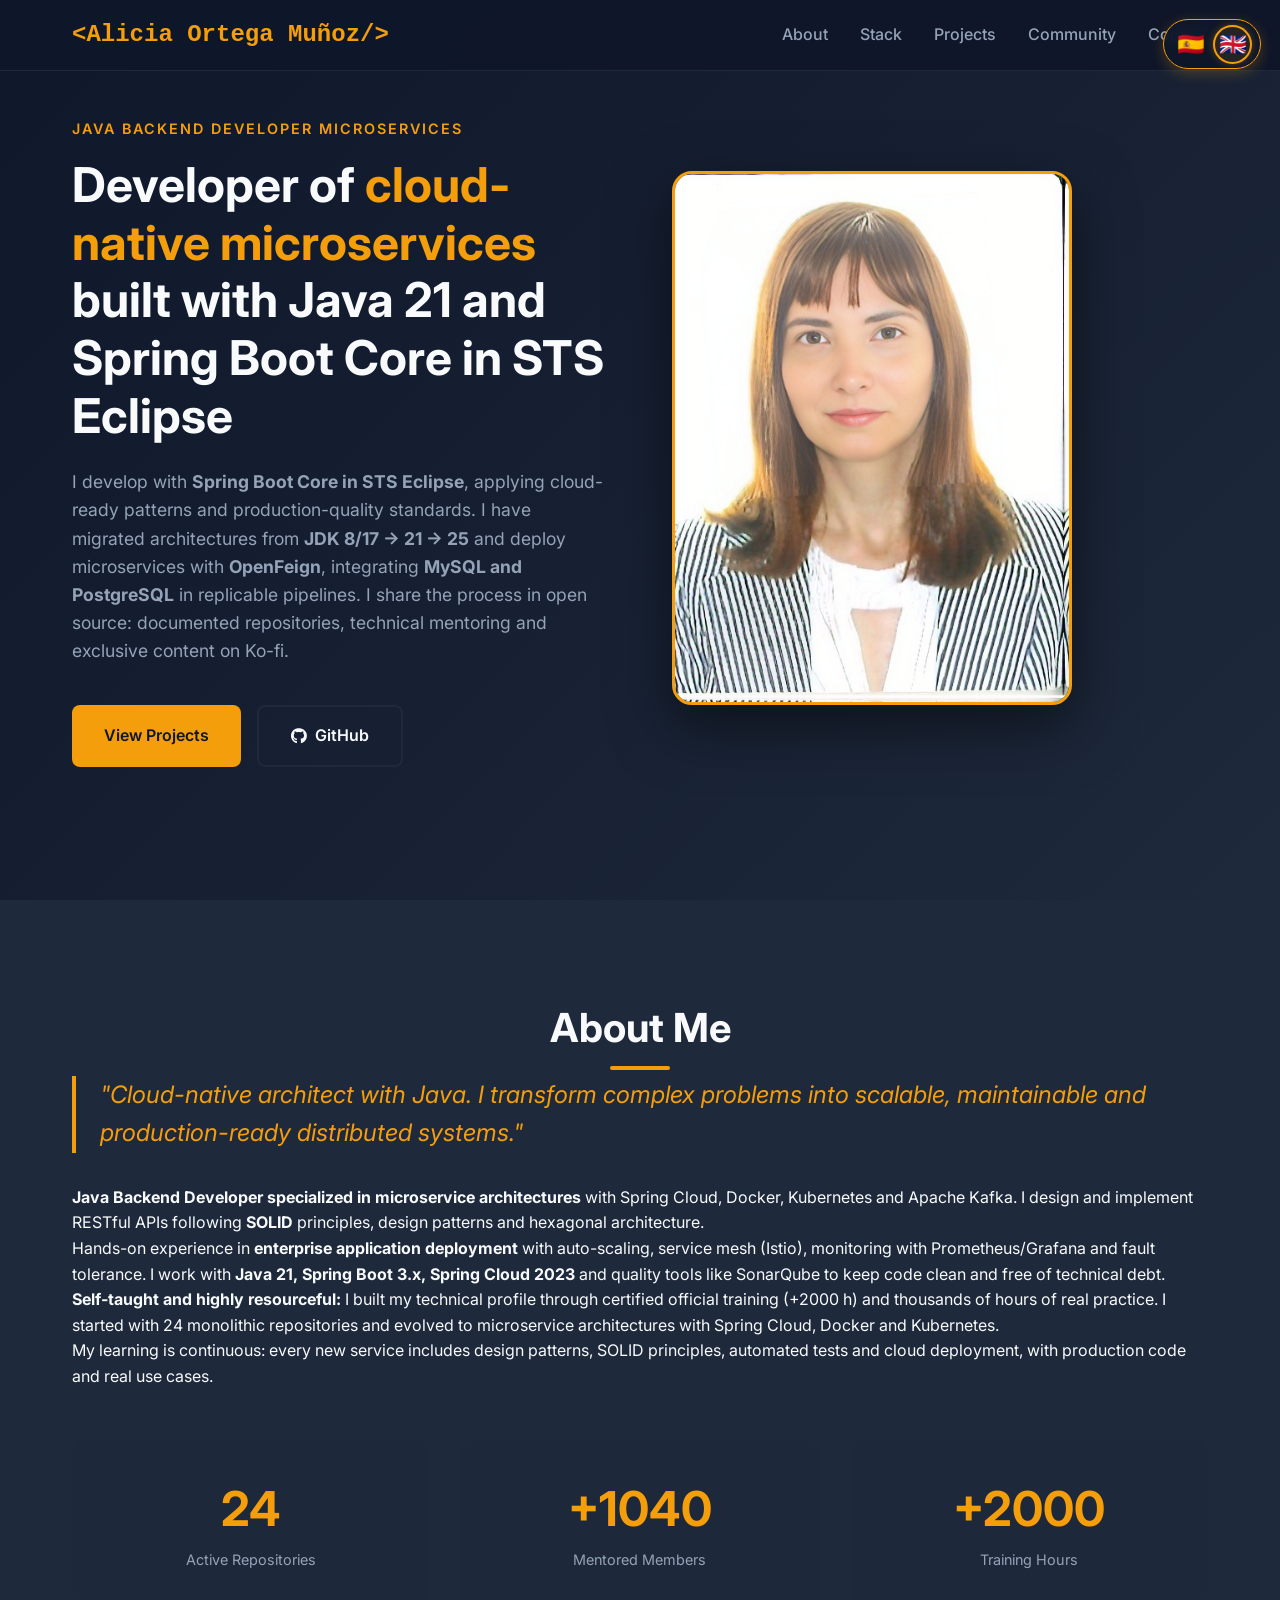
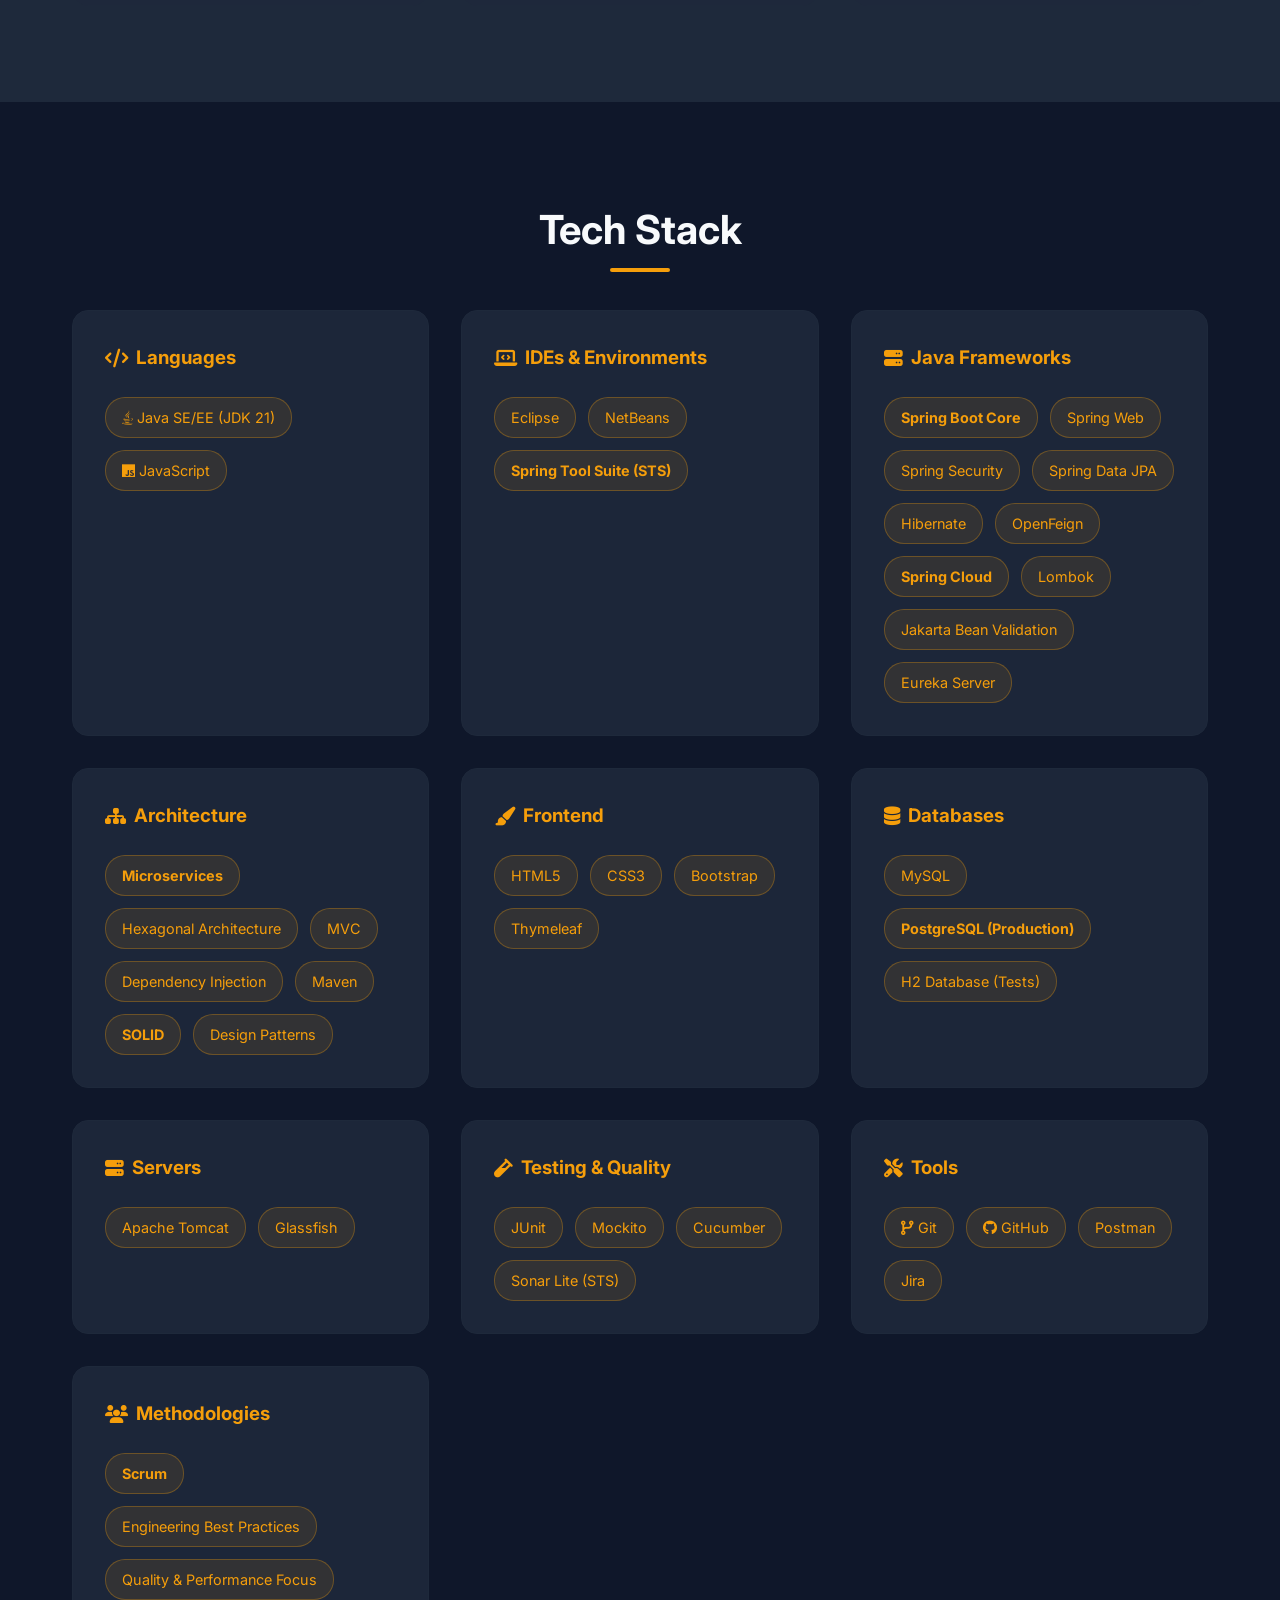
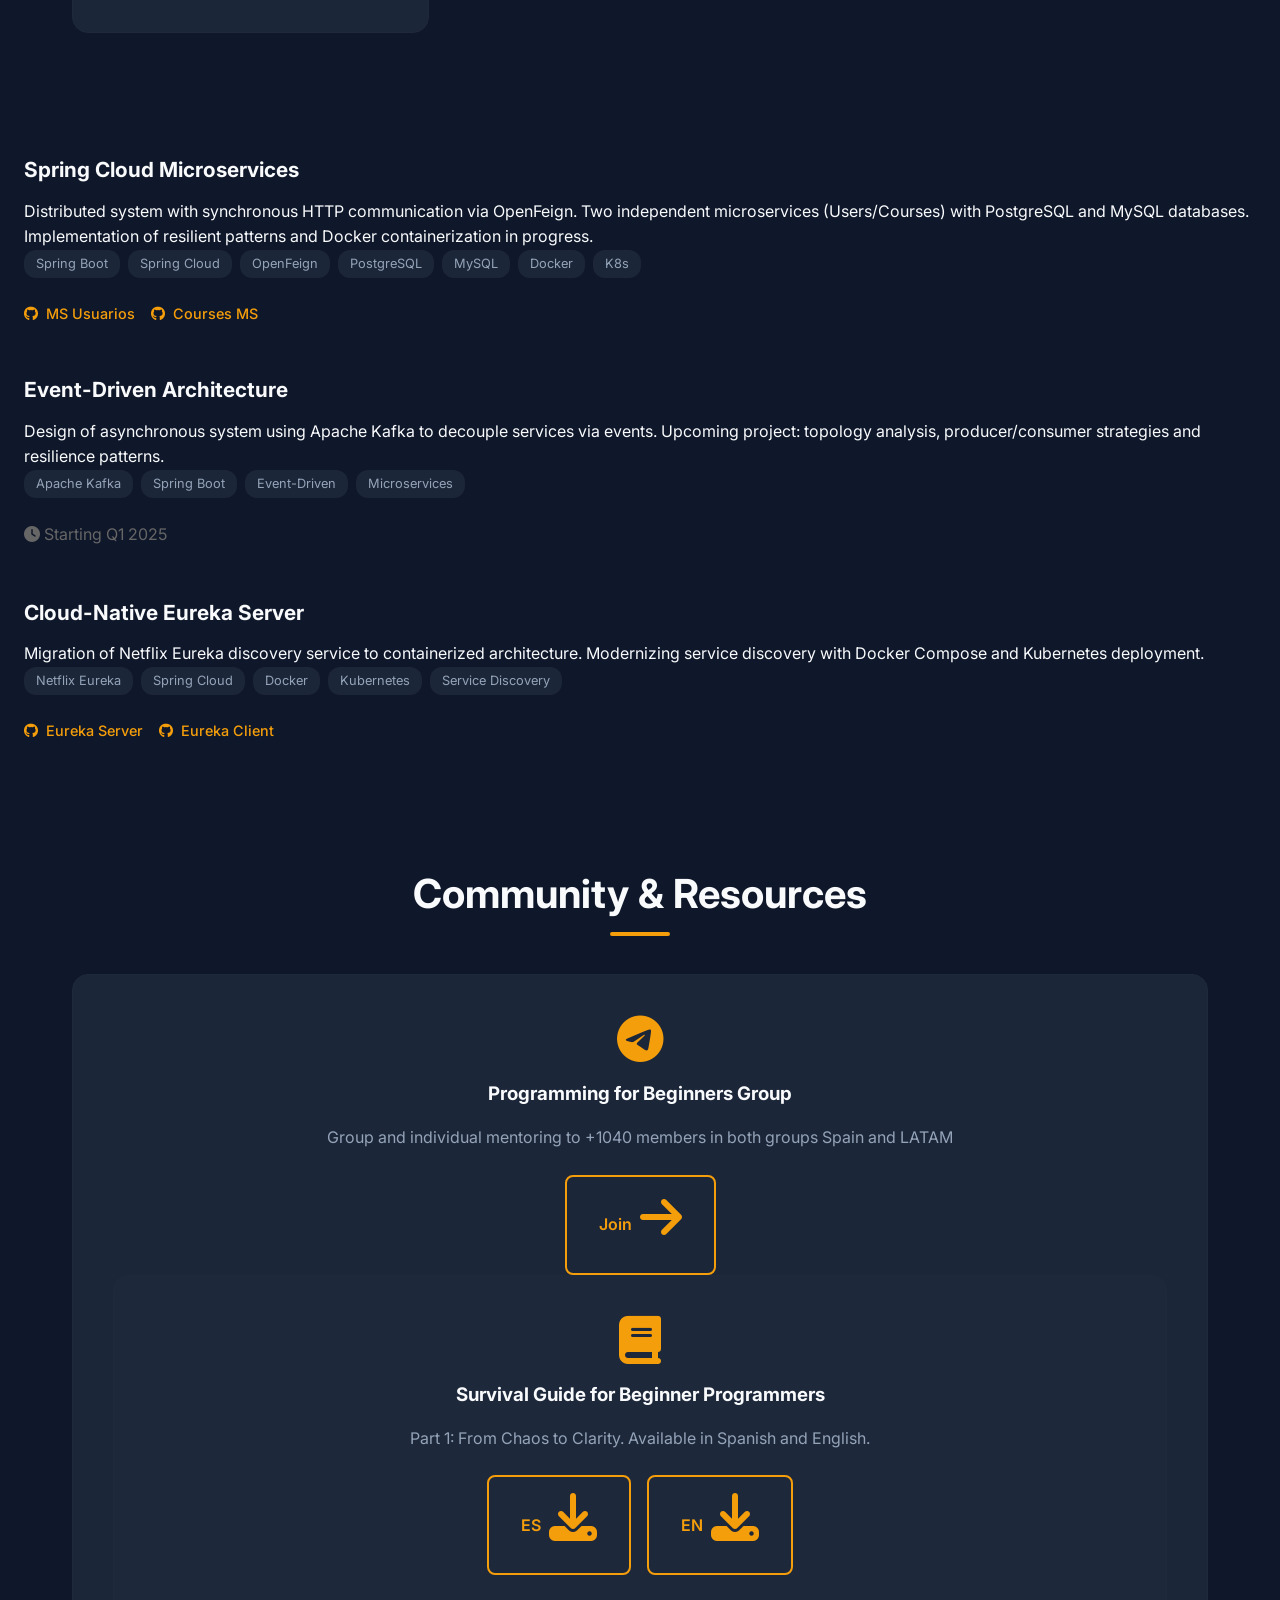
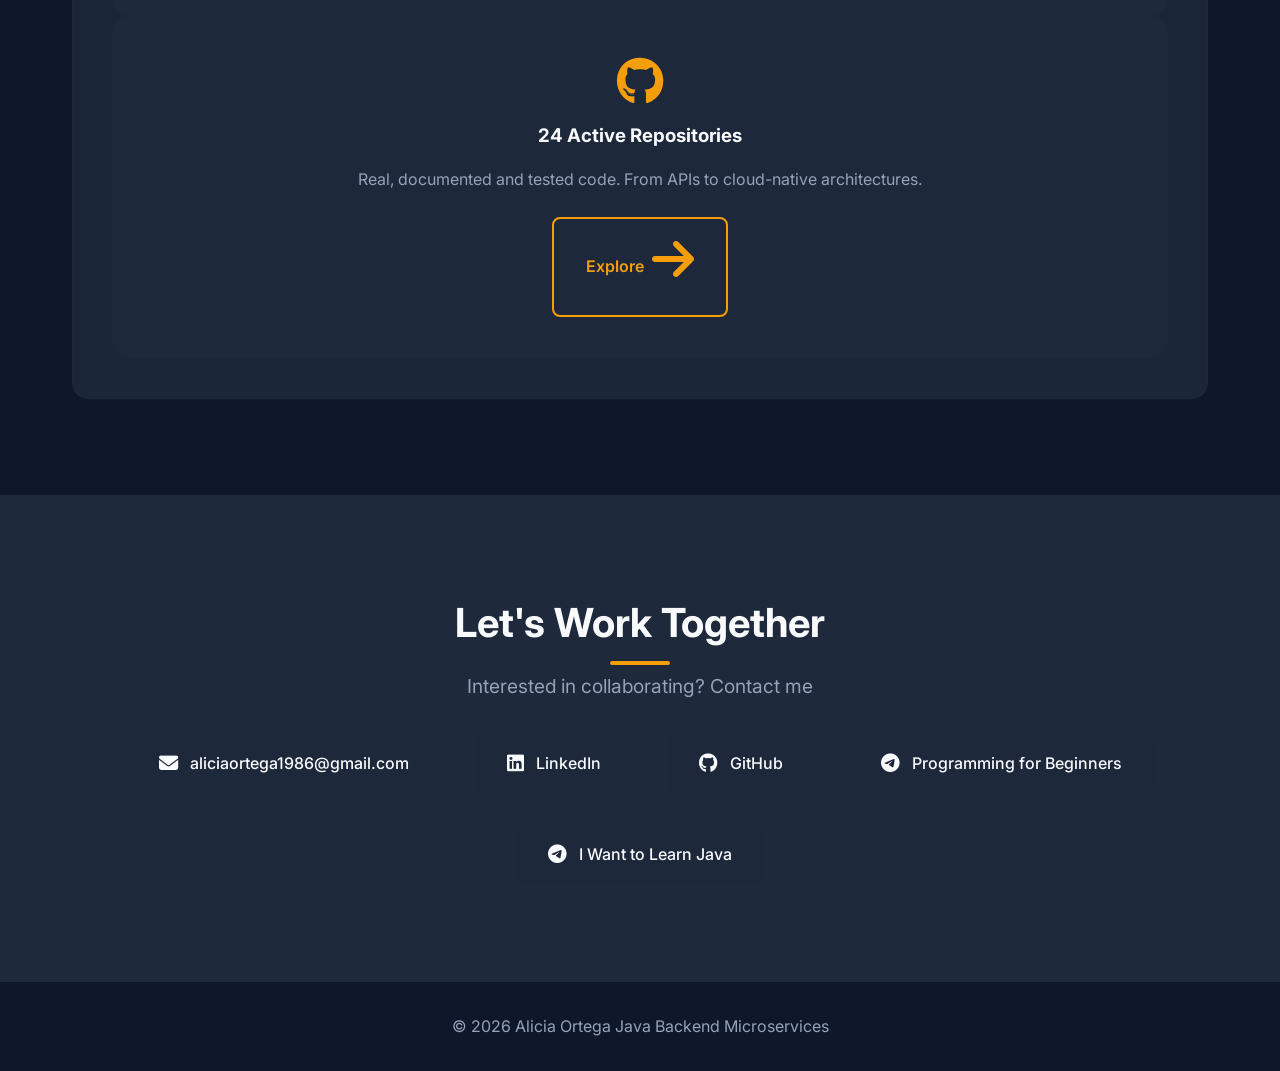
==== src/main/resources/static/index-en.html @ 9ad20de4 "feat: initial portfolio with microservices projects - Professional portfolio website (ES/EN) - Sprin" ====
<!DOCTYPE html>
<html lang="en">
<head>
    <meta charset="UTF-8">
    <meta name="viewport" content="width=device-width, initial-scale=1.0">
    <title>Alicia Ortega Muñoz Java Backend Microservices</title>
    <link rel="stylesheet" href="css/styles.css">
    <link href="https://fonts.googleapis.com/css2?family=Inter:wght@300;400;600;700&display=swap" rel="stylesheet">
    <link rel="stylesheet" href="https://cdnjs.cloudflare.com/ajax/libs/font-awesome/6.4.0/css/all.min.css">
</head>

<style>
    /* ===== SELECTOR DE IDIOMA ===== */
.lang-switcher {
    position: fixed;
    top: 1.2rem;
    right: 1.2rem;
    z-index: 3000;
    display: flex;
    gap: 0.4rem;
    background: rgba(15, 23, 42, 0.85); /* negro/azul oscuro */
    backdrop-filter: blur(8px);
    padding: 0.4rem 0.6rem;
    border-radius: 50px;
    border: 1px solid #f59e0b; /* naranja Alicia */
    box-shadow: 0 4px 14px rgba(245, 158, 11, 0.25);
    transition: all 0.3s ease;
}

.lang-switcher:hover {
    border-color: #d97706;
    box-shadow: 0 6px 20px rgba(245, 158, 11, 0.35);
}

.lang-flag {
    font-size: 1.4rem;
    line-height: 1;
    text-decoration: none;
    color: #f8fafc; /* blanco suave */
    background: transparent;
    width: 2.2rem;
    height: 2.2rem;
    display: flex;
    align-items: center;
    justify-content: center;
    border-radius: 50%;
    transition: transform 0.2s ease, box-shadow 0.2s ease;
}

.lang-flag:hover {
    transform: scale(1.12);
}

.lang-flag.active {
    box-shadow: 0 0 0 2px #f59e0b, 0 0 10px rgba(245, 158, 11, 0.5);
    background: rgba(245, 158, 11, 0.1);
}

</style>
<body>
    <!-- Selector de idioma -->
    <div class="lang-switcher">
        <a href="index.html" class="lang-flag" title="Español">🇪🇸</a>
        <a href="index-en.html" class="lang-flag active" title="English">🇬🇧</a>
    </div>

    <!-- Navegación -->
    <nav class="navbar">
        <div class="container">
            <div class="logo">&lt;Alicia Ortega Muñoz/&gt;</div>
            <ul class="nav-links">
                <li><a href="#about">About</a></li>
                <li><a href="#tech">Stack</a></li>
                <li><a href="#projects">Projects</a></li>
                <li><a href="#community">Community</a></li>
                <li><a href="#contact">Contact</a></li>
            </ul>
            <div class="hamburger">
                <span></span><span></span><span></span>
            </div>
        </div>
    </nav>

    <!-- Hero -->
    <section class="hero">
        <div class="container">
            <div class="hero-content">
                <p class="subtitle">Java Backend Developer Microservices</p>
                <h1>Developer of <span class="highlight">cloud-native microservices</span> built with Java 21 and Spring Boot Core in STS Eclipse</h1>
                <p class="description">
                    I develop with <strong>Spring Boot Core in STS Eclipse</strong>, applying cloud-ready patterns and production-quality standards.  
                    I have migrated architectures from <strong>JDK 8/17 → 21 → 25</strong> and deploy microservices with <strong>OpenFeign</strong>, 
                    integrating <strong>MySQL and PostgreSQL</strong> in replicable pipelines.  
                    I share the process in open source: documented repositories, technical mentoring and exclusive content on Ko-fi.
                </p>
                <div class="hero-buttons">
                    <a href="#projects" class="btn btn-primary">View Projects</a>
                    <a href="https://github.com/AliciaJava" target="_blank" class="btn btn-secondary">
                        <i class="fab fa-github"></i> GitHub
                    </a>
                </div>
            </div>
            <div class="hero-image">
                <img src="images/Foto Alicia .jpg" alt="Alicia Ortega" class="profile-img">
            </div>
        </div>
    </section>

    <!-- About -->
    <section id="about" class="about">
        <div class="container">
            <h2 class="section-title">About Me</h2>
            <div class="about-content">
                <p class="quote">
                    "Cloud-native architect with Java. I transform complex problems into scalable, maintainable and production-ready distributed systems."
                </p>
                <p>
                    <strong>Java Backend Developer specialized in microservice architectures</strong> with Spring Cloud, 
                    Docker, Kubernetes and Apache Kafka. I design and implement RESTful APIs following <strong>SOLID</strong> principles, 
                    design patterns and hexagonal architecture.
                </p>
                <p>
                    Hands-on experience in <strong>enterprise application deployment</strong> with auto-scaling, 
                    service mesh (Istio), monitoring with Prometheus/Grafana and fault tolerance. 
                    I work with <strong>Java 21, Spring Boot 3.x, Spring Cloud 2023</strong> and quality tools like 
                    SonarQube to keep code clean and free of technical debt.
                </p>
                <p>
                    <strong>Self-taught and highly resourceful:</strong> I built my technical profile through certified official training (+2000 h) and thousands of hours of real practice. I started with 24 monolithic repositories and evolved to microservice architectures with Spring Cloud, Docker and Kubernetes.
                </p>
                <p>
                    My learning is continuous: every new service includes design patterns, SOLID principles, automated tests and cloud deployment, with production code and real use cases.
                </p>
                <div class="stats">
                    <div class="stat">
                        <span class="number">24</span>
                        <span class="label">Active Repositories</span>
                    </div>
                    <div class="stat">
                        <span class="number">+1040</span>
                        <span class="label">Mentored Members</span>
                    </div>
                    <div class="stat">
                        <span class="number">+2000</span>
                        <span class="label">Training Hours</span>
                    </div>
                </div>
            </div>
        </div>
    </section>

    <!-- Tech Stack (igual que ES) -->
    <!-- Tecnologías -->
<section id="tech" class="technologies">
    <div class="container">
        <h2 class="section-title">Tech Stack</h2>
        <div class="tech-grid">
            <!-- Lenguajes -->
            <div class="tech-category">
                <h3><i class="fas fa-code"></i> Languages</h3>
                <div class="tech-items">
                    <span class="tech-item"><i class="fab fa-java"></i> Java SE/EE (JDK 21)</span>
                    <span class="tech-item"><i class="fab fa-js"></i> JavaScript</span>
                </div>
            </div>

            <!-- IDEs -->
            <div class="tech-category">
                <h3><i class="fas fa-laptop-code"></i> IDEs & Environments</h3>
                <div class="tech-items">
                    <span class="tech-item">Eclipse</span>
                    <span class="tech-item">NetBeans</span>
                    <span class="tech-item"><strong>Spring Tool Suite (STS)</strong></span>
                </div>
            </div>

            <!-- Backend Frameworks -->
            <div class="tech-category">
                <h3><i class="fas fa-server"></i> Java Frameworks</h3>
                <div class="tech-items">
                    <span class="tech-item"><strong>Spring Boot Core</strong></span>
                    <span class="tech-item">Spring Web</span>
                    <span class="tech-item">Spring Security</span>
                    <span class="tech-item">Spring Data JPA</span>
                    <span class="tech-item">Hibernate</span>
                    <span class="tech-item">OpenFeign</span>
                    <span class="tech-item"><strong>Spring Cloud</strong></span>
                    <span class="tech-item">Lombok</span>
                    <span class="tech-item">Jakarta Bean Validation</span>
                    <span class="tech-item">Eureka Server</span>
                </div>
            </div>

            <!-- Architecture -->
            <div class="tech-category">
                <h3><i class="fas fa-sitemap"></i> Architecture</h3>
                <div class="tech-items">
                    <span class="tech-item"><strong>Microservices</strong></span>
                    <span class="tech-item">Hexagonal Architecture</span>
                    <span class="tech-item">MVC</span>
                    <span class="tech-item">Dependency Injection</span>
                    <span class="tech-item">Maven</span>
                    <span class="tech-item"><strong>SOLID</strong></span>
                    <span class="tech-item">Design Patterns</span>
                </div>
            </div>

            <!-- Frontend -->
            <div class="tech-category">
                <h3><i class="fas fa-paint-brush"></i> Frontend</h3>
                <div class="tech-items">
                    <span class="tech-item">HTML5</span>
                    <span class="tech-item">CSS3</span>
                    <span class="tech-item">Bootstrap</span>
                    <span class="tech-item">Thymeleaf</span>
                </div>
            </div>

            <!-- Databases -->
            <div class="tech-category">
                <h3><i class="fas fa-database"></i> Databases</h3>
                <div class="tech-items">
                    <span class="tech-item">MySQL</span>
                    <span class="tech-item"><strong>PostgreSQL (Production)</strong></span>
                    <span class="tech-item">H2 Database (Tests)</span>
                </div>
            </div>

            <!-- Servers -->
            <div class="tech-category">
                <h3><i class="fas fa-server"></i> Servers</h3>
                <div class="tech-items">
                    <span class="tech-item">Apache Tomcat</span>
                    <span class="tech-item">Glassfish</span>
                </div>
            </div>

            <!-- Testing -->
            <div class="tech-category">
                <h3><i class="fas fa-vial"></i> Testing & Quality</h3>
                <div class="tech-items">
                    <span class="tech-item">JUnit</span>
                    <span class="tech-item">Mockito</span>
                    <span class="tech-item">Cucumber</span>
                    <span class="tech-item">Sonar Lite (STS)</span>
                </div>
            </div>

            <!-- Tools -->
            <div class="tech-category">
                <h3><i class="fas fa-tools"></i> Tools</h3>
                <div class="tech-items">
                    <span class="tech-item"><i class="fas fa-code-branch"></i> Git</span>
                    <span class="tech-item"><i class="fab fa-github"></i> GitHub</span>
                    <span class="tech-item">Postman</span>
                    <span class="tech-item">Jira</span>
                </div>
            </div>

            <!-- Methodologies -->
            <div class="tech-category">
                <h3><i class="fas fa-users"></i> Methodologies</h3>
                <div class="tech-items">
                    <span class="tech-item"><strong>Scrum</strong></span>
                    <span class="tech-item">Engineering Best Practices</span>
                    <span class="tech-item">Quality & Performance Focus</span>
                </div>
            </div>

        </div>
    </div>
</section>

    <!-- Projects -->
<div class="project-content">
    <h3>Spring Cloud Microservices</h3>
    <p>Distributed system with synchronous HTTP communication via OpenFeign. 
       Two independent microservices (Users/Courses) with PostgreSQL and MySQL databases. 
       Implementation of resilient patterns and Docker containerization in progress.</p>
    <div class="project-tech">
        <span>Spring Boot</span><span>Spring Cloud</span><span>OpenFeign</span>
        <span>PostgreSQL</span><span>MySQL</span><span>Docker</span><span>K8s</span>
    </div>
    <div class="project-links">
			<a
				href="https://github.com/AliciaJava/ApiRest-MySQL-SpringCloud-Docker-Kubernetes-Usuarios"
				target="_blank" class="link-demo"> <i class="fab fa-github"></i>
				MS Usuarios
			</a> <a href="https://github.com/AliciaJava/ApisRestSpringCloud-PosgresSQL-Docker-kubernetes-Cursos" target="_blank" class="link-demo">
            <i class="fab fa-github"></i> Courses MS
        </a>
    </div>
</div>

<div class="project-content">
    <h3>Event-Driven Architecture</h3>
    <p>Design of asynchronous system using Apache Kafka to decouple services via events. 
       Upcoming project: topology analysis, producer/consumer strategies and resilience patterns.</p>
    <div class="project-tech">
        <span>Apache Kafka</span><span>Spring Boot</span><span>Event-Driven</span>
        <span>Microservices</span>
    </div>
    <div class="project-links">
        <span class="link-doc" style="color: #666;"><i class="fas fa-clock"></i> Starting Q1 2025</span>
    </div>
</div>

<div class="project-content">
    <h3>Cloud-Native Eureka Server</h3>
    <p>Migration of Netflix Eureka discovery service to containerized architecture. 
       Modernizing service discovery with Docker Compose and Kubernetes deployment.</p>
    <div class="project-tech">
        <span>Netflix Eureka</span><span>Spring Cloud</span><span>Docker</span>
        <span>Kubernetes</span><span>Service Discovery</span>
    </div>
    <div class="project-links">
        <a href="https://github.com/AliciaJava/eureka-server" target="_blank" class="link-demo">
            <i class="fab fa-github"></i> Eureka Server
        </a>
        <a href="https://github.com/AliciaJava/eureka-client" target="_blank" class="link-demo">
            <i class="fab fa-github"></i> Eureka Client
        </a>
    </div>
</div>

    <!-- Community -->
   <section id="community" class="community">
    <div class="container">
        <h2 class="section-title">Community & Resources</h2>
        <div class="community-grid">
            <div class="community-card">
                <i class="fab fa-telegram"></i>
                <h3>Programming for Beginners Group</h3>
                <p>Group and individual mentoring to +1040 members in both groups Spain and LATAM</p>
                <a href="https://t.me/Programacionprincipiantes" target="_blank" class="btn btn-outline">
                    Join <i class="fas fa-arrow-right"></i>
                </a>

                <div class="community-card">
                    <i class="fas fa-book"></i>
                    <h3>Survival Guide for Beginner Programmers</h3>
                    <p>Part 1: From Chaos to Clarity. Available in Spanish and English.</p>
                    <div class="ebook-links">
                        <a href="/ebooks/guia-parte1-es.pdf" class="btn btn-outline" download>ES <i class="fas fa-download"></i></a>
                        <a href="/ebooks/guia-parte1-en.pdf" class="btn btn-outline" download>EN <i class="fas fa-download"></i></a>
                    </div>
                </div>

                <div class="community-card">
                    <i class="fab fa-github"></i>
                    <h3>24 Active Repositories</h3>
                    <p>Real, documented and tested code. From APIs to cloud-native architectures.</p>
                    <a href="https://github.com/AliciaJava" target="_blank" class="btn btn-outline">
                        Explore <i class="fas fa-arrow-right"></i>
                    </a>
                </div>
            </div>
        </div>
    </div>
</section>

    <!-- Contact -->
    <section id="contact" class="contact">
        <div class="container">
            <h2 class="section-title">Let's Work Together</h2>
            <p class="contact-text">Interested in collaborating? Contact me</p>
            
            <div class="contact-links">
                <a href="mailto:aliciaortega1986@gmail.com" class="contact-item">
                    <i class="fas fa-envelope"></i>
                    <span>aliciaortega1986@gmail.com</span>
                </a>
                <a href="https://linkedin.com/in/aliciaortega" target="_blank" class="contact-item">
                    <i class="fab fa-linkedin"></i>
                    <span>LinkedIn</span>
                </a>
                <a href="https://github.com/AliciaJava" target="_blank" class="contact-item">
                    <i class="fab fa-github"></i>
                    <span>GitHub</span>
                </a>
                <a href="https://t.me/Programacionprincipiantes" target="_blank" class="contact-item">
                    <i class="fab fa-telegram"></i>
                    <span>Programming for Beginners</span>
                </a>
                <a href="https://t.me/QuieroAprenderJava" target="_blank" class="contact-item">
                    <i class="fab fa-telegram"></i>
                    <span>I Want to Learn Java</span>
                </a>
            </div>
        </div>
    </section>

    <!-- Footer -->
    <footer>
        <div class="container">
            <p>&copy; 2026 Alicia Ortega Java Backend Microservices</p>
        </div>
    </footer>

    <script src="js/main.js"></script>
</body>
</html>
---- src/main/resources/static/css/styles.css ----
@charset "UTF-8";
/* Variables Premium */

:root {
    --primary: #0f172a;
    --secondary: #1e293b;
    --accent: #f59e0b;
    --accent-hover: #d97706;
    --text: #f8fafc;
    --text-secondary: #94a3b8;
    --card-bg: rgba(30, 41, 59, 0.9);
    --transition: all 0.3s ease;
}

* {
    margin: 0;
    padding: 0;
    box-sizing: border-box;
}

html {
    scroll-behavior: smooth;
}

body {
    font-family: 'Inter', sans-serif;
    background: var(--primary);
    color: var(--text);
    line-height: 1.6;
}

.container {
    max-width: 1200px;
    margin: 0 auto;
    padding: 0 2rem;
}

/* Navegación */
.navbar {
    position: fixed;
    top: 0;
    width: 100%;
    background: rgba(15, 23, 42, 0.95);
    backdrop-filter: blur(10px);
    border-bottom: 1px solid var(--secondary);
    z-index: 1000;
    padding: 1rem 0;
}

.navbar .container {
    display: flex;
    justify-content: space-between;
    align-items: center;
}

.logo {
    font-size: 1.5rem;
    font-weight: 700;
    color: var(--accent);
    font-family: 'Courier New', monospace;
}

.nav-links {
    display: flex;
    list-style: none;
    gap: 2rem;
}

.nav-links a {
    color: var(--text-secondary);
    text-decoration: none;
    font-weight: 500;
    transition: var(--transition);
}

.nav-links a:hover {
    color: var(--accent);
}

.hamburger {
    display: none;
    flex-direction: column;
    cursor: pointer;
    gap: 4px;
}

.hamburger span {
    width: 25px;
    height: 3px;
    background: var(--text);
    transition: var(--transition);
}

/* Hero */
.hero {
    min-height: 100vh;
    display: flex;
    align-items: center;
    padding-top: 80px;
    background: linear-gradient(135deg, var(--primary) 0%, var(--secondary) 100%);
    position: relative;
}

.hero .container {
    display: grid;
    grid-template-columns: 1fr 1fr;
    gap: 4rem;
    align-items: center;
}

.subtitle {
    color: var(--accent);
    font-weight: 600;
    text-transform: uppercase;
    letter-spacing: 2px;
    margin-bottom: 1rem;
    font-size: 0.9rem;
}

.hero h1 {
    font-size: 3rem;
    font-weight: 700;
    margin-bottom: 1.5rem;
    line-height: 1.2;
}

.highlight {
    color: var(--accent);
}

.description {
    font-size: 1.1rem;
    color: var(--text-secondary);
    margin-bottom: 2.5rem;
}

.hero-buttons {
    display: flex;
    gap: 1rem;
    flex-wrap: wrap;
}

.btn {
    padding: 1rem 2rem;
    border-radius: 8px;
    text-decoration: none;
    font-weight: 600;
    transition: var(--transition);
    display: inline-flex;
    align-items: center;
    gap: 0.5rem;
}

.btn-primary {
    background: var(--accent);
    color: var(--primary);
}

.btn-primary:hover {
    background: var(--accent-hover);
    transform: translateY(-2px);
    box-shadow: 0 10px 30px rgba(245, 158, 11, 0.3);
}

.btn-secondary {
    background: transparent;
    color: var(--text);
    border: 2px solid var(--secondary);
}

.btn-secondary:hover {
    border-color: var(--accent);
    color: var(--accent);
}

.btn-outline {
    background: transparent;
    color: var(--accent);
    border: 2px solid var(--accent);
}

.btn-outline:hover {
    background: var(--accent);
    color: var(--primary);
}

.profile-img {
    width: 100%;
    max-width: 400px;
    border-radius: 20px;
    border: 3px solid var(--accent);
    box-shadow: 0 20px 60px rgba(0, 0, 0, 0.5);
}

/* Secciones */
section {
    padding: 6rem 0;
}

.section-title {
    font-size: 2.5rem;
    font-weight: 700;
    text-align: center;
    margin-bottom: 1rem;
    position: relative;
}

.section-title::after {
    content: '';
    position: absolute;
    bottom: -10px;
    left: 50%;
    transform: translateX(-50%);
    width: 60px;
    height: 4px;
    background: var(--accent);
    border-radius: 2px;
}

/* About */
.about {
    background: var(--secondary);
}

.quote {
    font-size: 1.5rem;
    font-style: italic;
    color: var(--accent);
    border-left: 4px solid var(--accent);
    padding-left: 1.5rem;
    margin-bottom: 2rem;
}

.stats {
    display: grid;
    grid-template-columns: repeat(auto-fit, minmax(200px, 1fr));
    gap: 2rem;
    margin-top: 3rem;
}

.stat {
    text-align: center;
    padding: 2rem;
    background: var(--card-bg);
    border-radius: 16px;
    border: 1px solid var(--secondary);
}

.stat .number {
    display: block;
    font-size: 3rem;
    font-weight: 700;
    color: var(--accent);
}

.stat .label {
    color: var(--text-secondary);
    font-size: 0.9rem;
}

/* Tech */
.tech-grid {
    display: grid;
    grid-template-columns: repeat(auto-fit, minmax(280px, 1fr));
    gap: 2rem;
    margin-top: 3rem;
}

.tech-category {
    background: var(--card-bg);
    border: 1px solid var(--secondary);
    border-radius: 16px;
    padding: 2rem;
    transition: var(--transition);
}

.tech-category:hover {
    transform: translateY(-5px);
    border-color: var(--accent);
}

.tech-category h3 {
    color: var(--accent);
    margin-bottom: 1.5rem;
    display: flex;
    align-items: center;
    gap: 0.5rem;
}

.tech-items {
    display: flex;
    flex-wrap: wrap;
    gap: 0.75rem;
}

.tech-item {
    background: rgba(245, 158, 11, 0.1);
    color: var(--accent);
    padding: 0.5rem 1rem;
    border-radius: 20px;
    font-size: 0.9rem;
    border: 1px solid rgba(245, 158, 11, 0.3);
}

/* Projects */
.projects {
    background: var(--secondary);
}

.projects-grid {
    display: grid;
    grid-template-columns: repeat(auto-fit, minmax(350px, 1fr));
    gap: 2.5rem;
    margin-top: 3rem;
}

.project-card {
    background: var(--card-bg);
    border: 1px solid var(--secondary);
    border-radius: 16px;
    overflow: hidden;
    transition: var(--transition);
}

.project-card:hover {
    transform: translateY(-10px);
    box-shadow: 0 30px 60px rgba(0, 0, 0, 0.4);
    border-color: var(--accent);
}

.project-image {
    position: relative;
    height: 200px;
    overflow: hidden;
}

.project-image img {
    width: 100%;
    height: 100%;
    object-fit: cover;
}

.project-overlay {
    position: absolute;
    top: 0;
    left: 0;
    right: 0;
    bottom: 0;
    background: rgba(15, 23, 42, 0.9);
    display: flex;
    align-items: center;
    justify-content: center;
    opacity: 0;
    transition: var(--transition);
}

.project-card:hover .project-overlay {
    opacity: 1;
}

.btn-view {
    background: var(--accent);
    color: var(--primary);
    padding: 0.75rem 1.5rem;
    border-radius: 8px;
    text-decoration: none;
    font-weight: 600;
    transform: translateY(20px);
    transition: var(--transition);
}

.project-card:hover .btn-view {
    transform: translateY(0);
}

.project-content {
    padding: 1.5rem;
}

.project-content h3 {
    font-size: 1.3rem;
    margin-bottom: 0.75rem;
}

.project-description {
    color: var(--text-secondary);
    margin-bottom: 1rem;
    font-size: 0.95rem;
}

.project-tech {
    display: flex;
    flex-wrap: wrap;
    gap: 0.5rem;
    margin-bottom: 1.5rem;
}

.project-tech span {
    background: rgba(148, 163, 184, 0.1);
    color: var(--text-secondary);
    padding: 0.25rem 0.75rem;
    border-radius: 12px;
    font-size: 0.8rem;
}

.project-links {
    display: flex;
    gap: 1rem;
}

.project-links a {
    color: var(--accent);
    text-decoration: none;
    font-size: 0.9rem;
    font-weight: 500;
    display: flex;
    align-items: center;
    gap: 0.5rem;
}

.project-links a:hover {
    color: var(--accent-hover);
}

/* Community */
.community {
    background: var(--primary);
}

.community-grid {
    display: grid;
    grid-template-columns: repeat(auto-fit, minmax(300px, 1fr));
    gap: 2rem;
    margin-top: 3rem;
}

.community-card {
    background: var(--card-bg);
    border: 1px solid var(--secondary);
    border-radius: 16px;
    padding: 2.5rem;
    text-align: center;
    transition: var(--transition);
}

.community-card:hover {
    transform: translateY(-5px);
    border-color: var(--accent);
}

.community-card i {
    font-size: 3rem;
    color: var(--accent);
    margin-bottom: 1rem;
}

.community-card h3 {
    margin-bottom: 1rem;
}

.community-card p {
    color: var(--text-secondary);
    margin-bottom: 1.5rem;
}

.ebook-links {
    display: flex;
    gap: 1rem;
    justify-content: center;
}

/* Contact */
.contact {
    background: var(--secondary);
    text-align: center;
}

.contact-text {
    color: var(--text-secondary);
    font-size: 1.2rem;
    margin-bottom: 2rem;
}

.contact-links {
    display: flex;
    justify-content: center;
    gap: 2rem;
    flex-wrap: wrap;
}

.contact-item {
    display: flex;
    align-items: center;
    gap: 0.75rem;
    background: var(--card-bg);
    border: 1px solid var(--secondary);
    padding: 1rem 2rem;
    border-radius: 12px;
    text-decoration: none;
    color: var(--text);
    font-weight: 500;
    transition: var(--transition);
}

.contact-item:hover {
    border-color: var(--accent);
    transform: translateY(-3px);
    color: var(--accent);
}

.contact-item i {
    font-size: 1.2rem;
}

/* Footer */
footer {
    background: var(--primary);
    text-align: center;
    padding: 2rem 0;
    border-top: 1px solid var(--secondary);
    color: var(--text-secondary);
}

/* Responsive */
@media (max-width: 768px) {
    .nav-links {
        position: fixed;
        left: -100%;
        top: 70px;
        flex-direction: column;
        background: var(--secondary);
        width: 100%;
        text-align: center;
        transition: var(--transition);
        padding: 2rem 0;
    }

    .nav-links.active {
        left: 0;
    }

    .hamburger {
        display: flex;
    }

    .hero .container {
        grid-template-columns: 1fr;
        text-align: center;
    }

    .hero h1 {
        font-size: 2.5rem;
    }

    .projects-grid {
        grid-template-columns: 1fr;
    }

    .community-grid {
        grid-template-columns: 1fr;
    }

    .contact-links {
        flex-direction: column;
        align-items: center;
    }
    
  
/* ===== SELECTOR DE IDIOMA ===== */
.lang-switcher {
    position: fixed;
    top: 1rem;
    right: 1rem;
    z-index: 3000;
    display: flex;
    gap: 0.5rem;
    background: rgba(15, 23, 42, 0.9);
    backdrop-filter: blur(10px);
    padding: 0.5rem 1rem;
    border-radius: 50px;
    border: 1px solid #f59e0b;
}

.lang-flag {
    font-size: 1.5rem;
    text-decoration: none;
    transition: transform 0.2s ease;
}

.lang-flag:hover {
    transform: scale(1.2);
}

.lang-flag.active {
    box-shadow: 0 0 0 2px #f59e0b;
    border-radius: 50%;
}
}
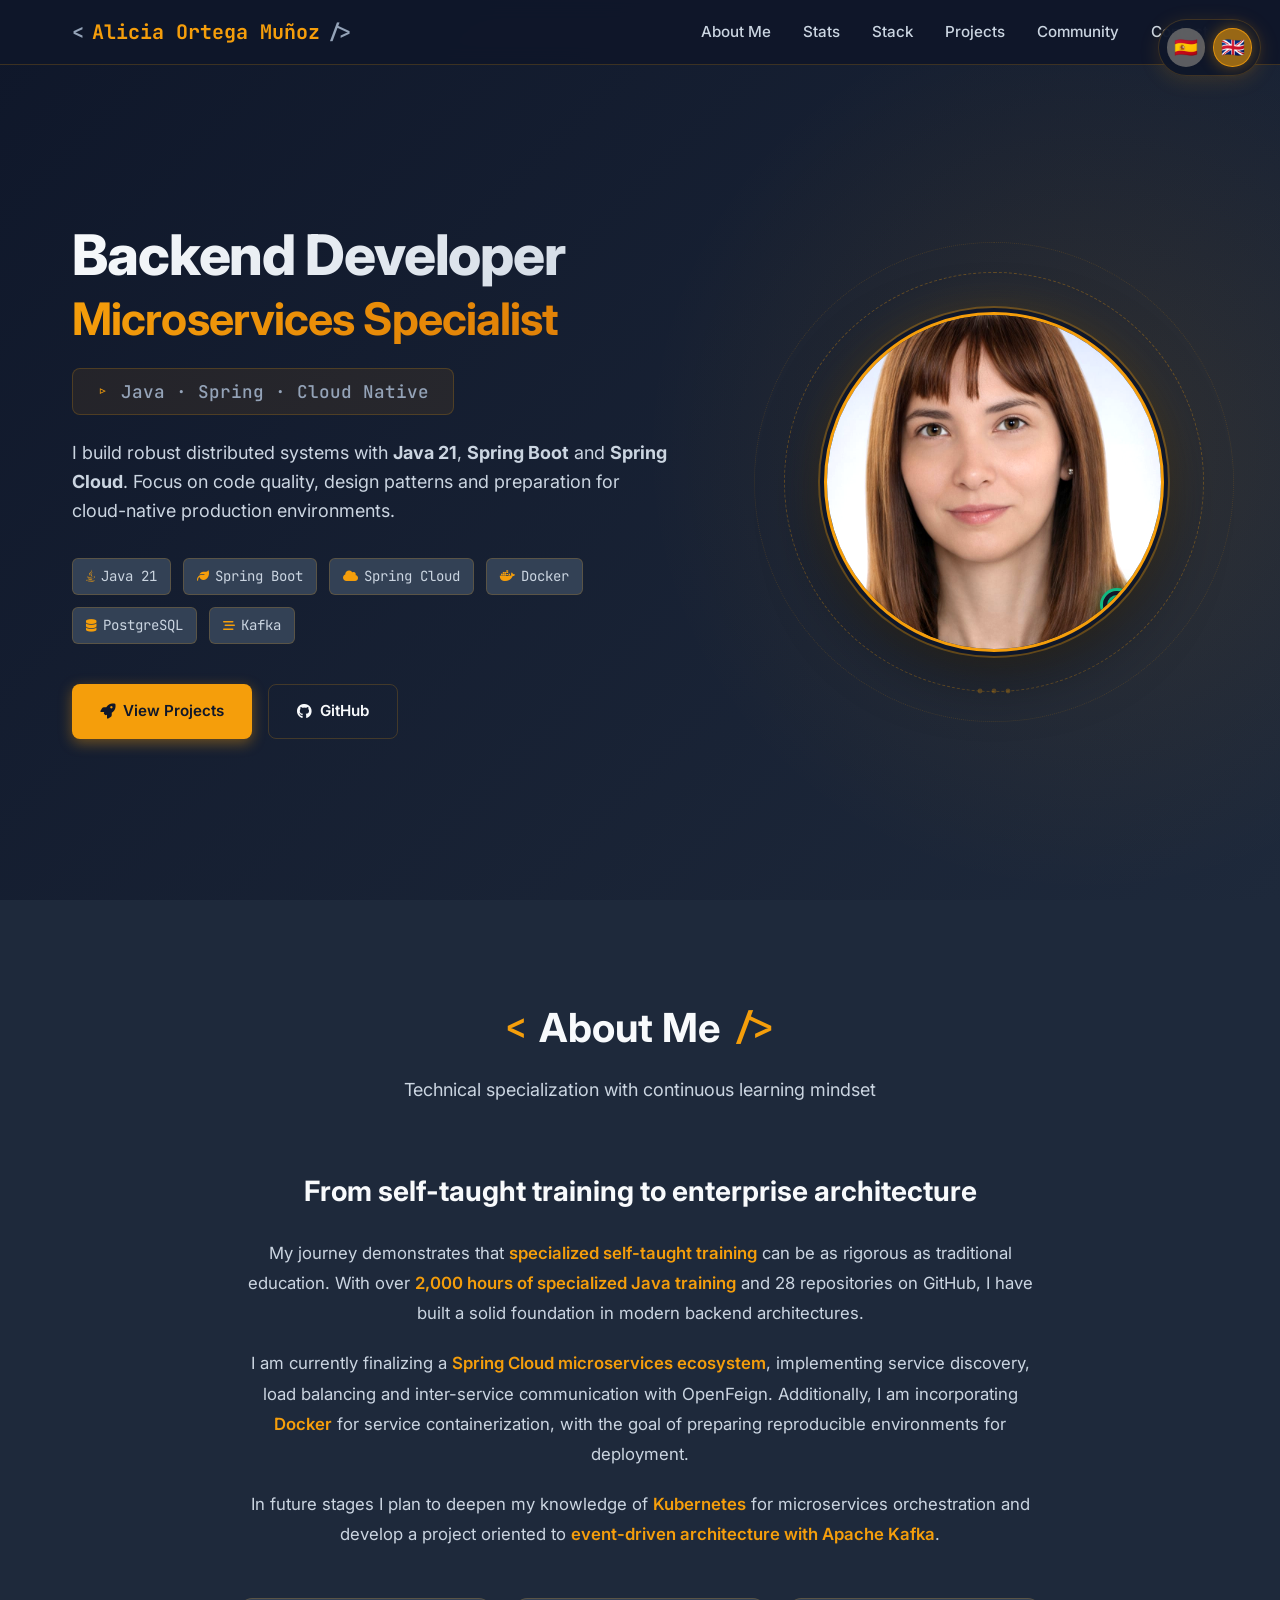
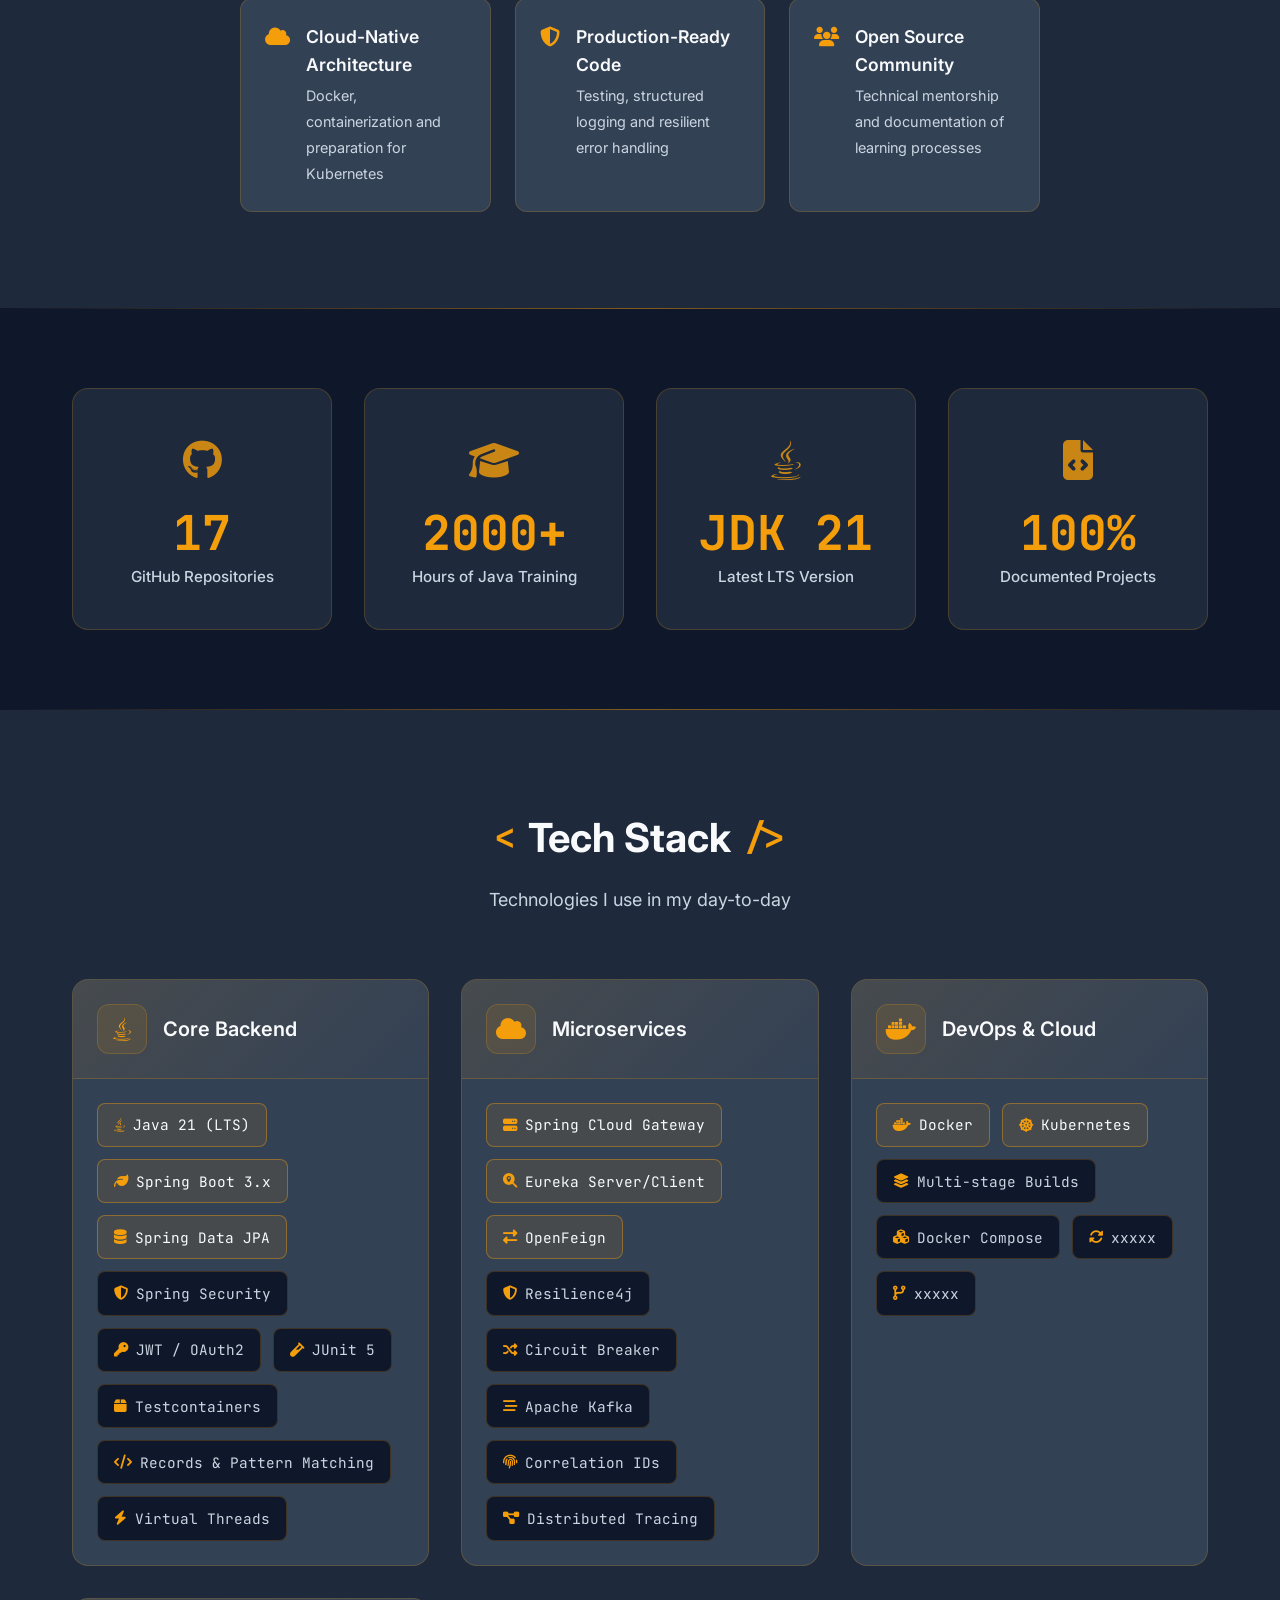
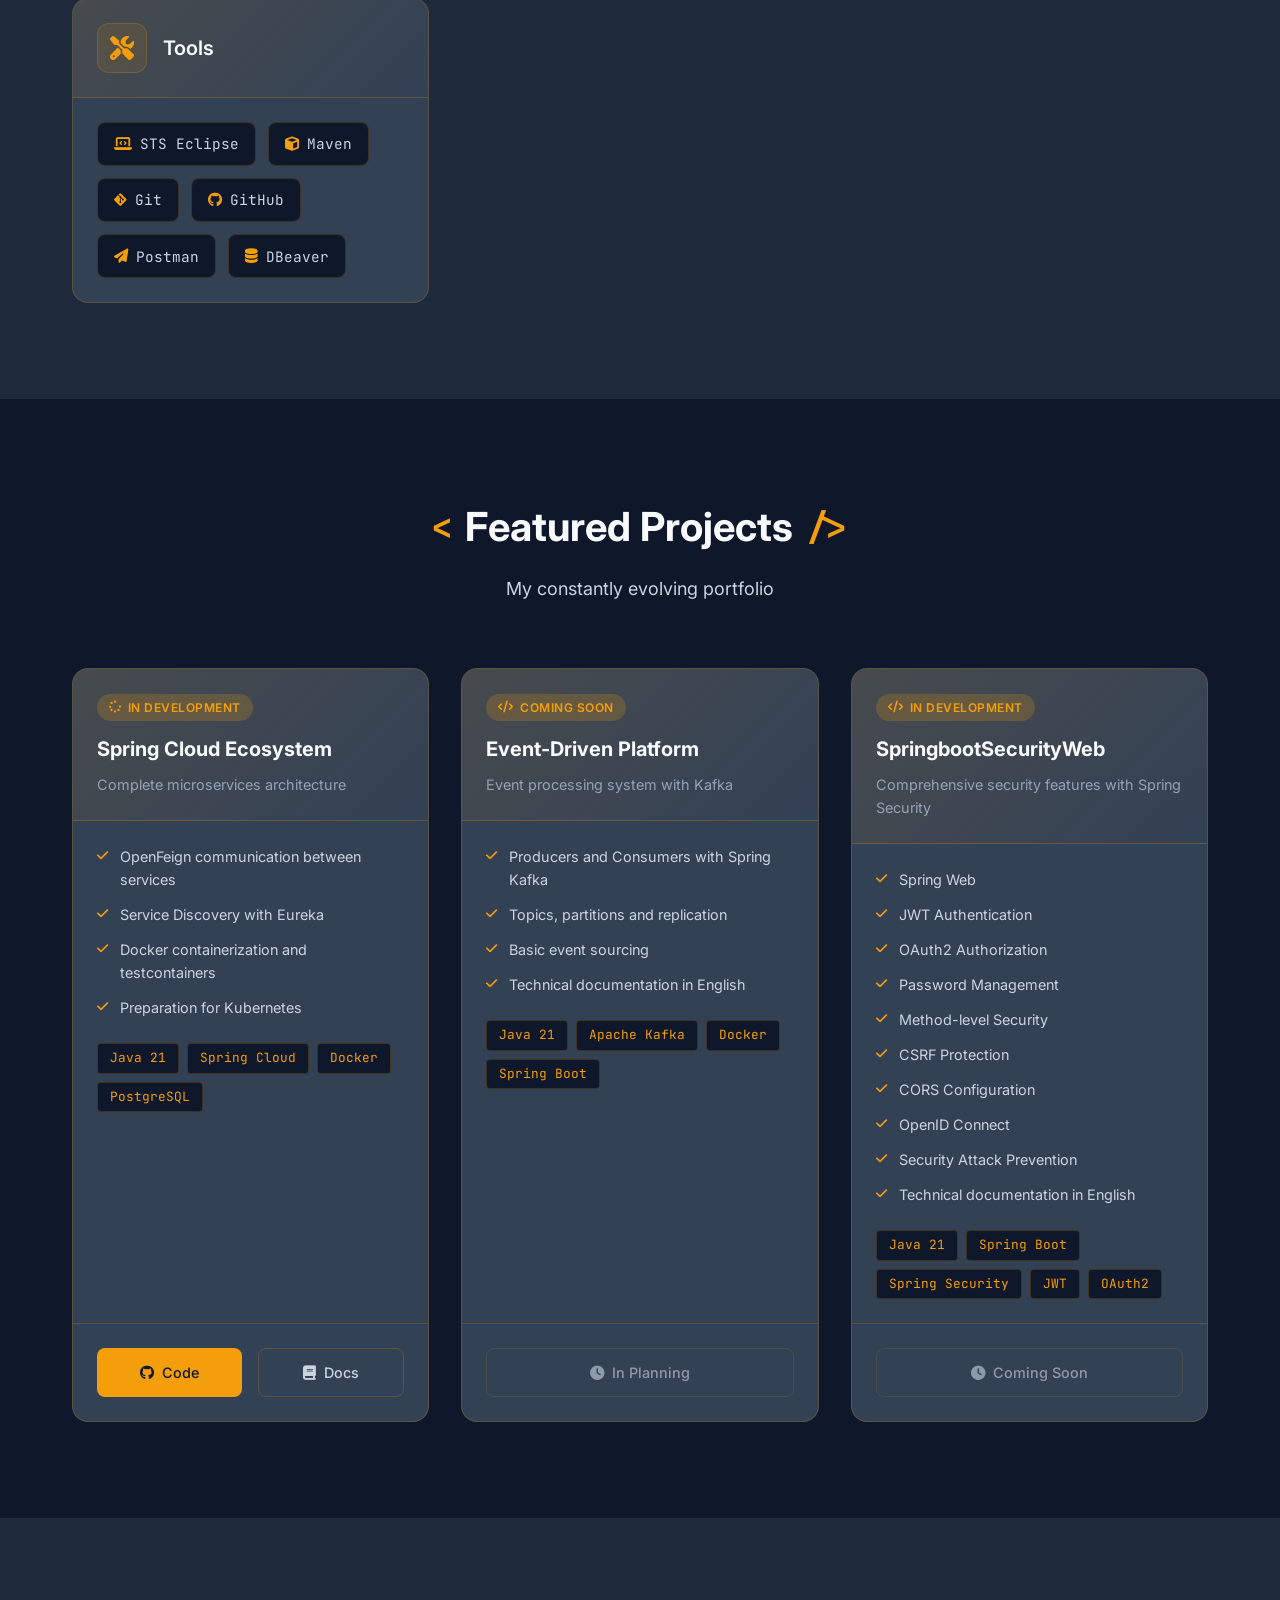
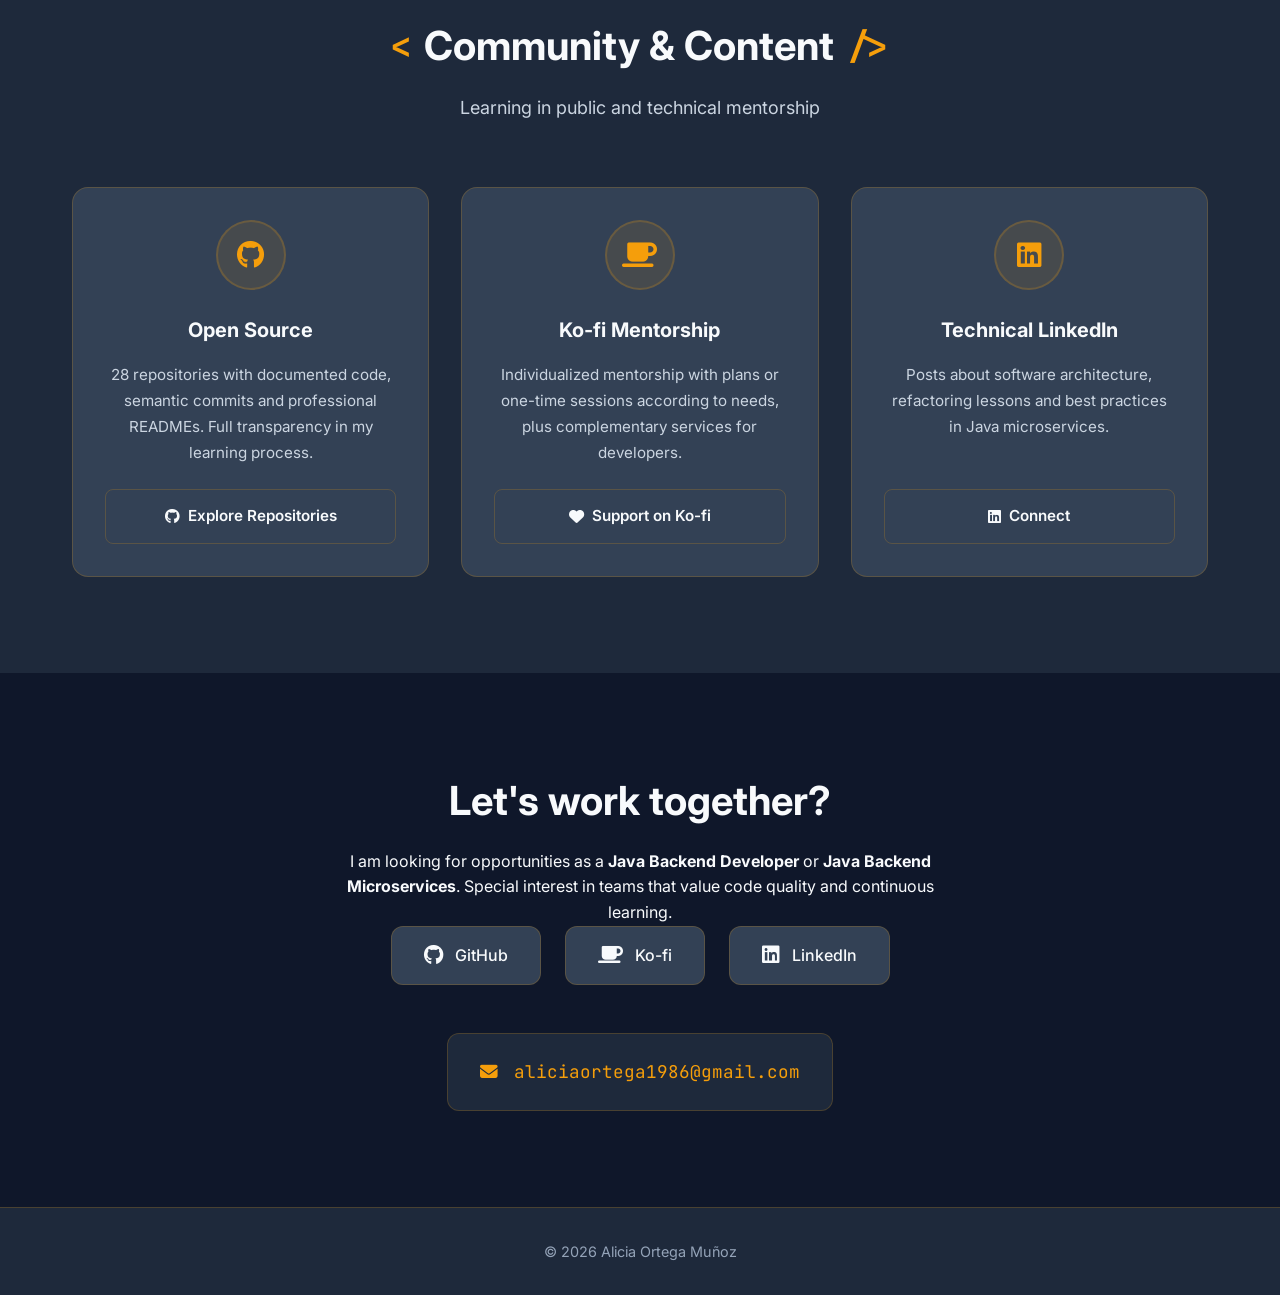
==== commit bf74d1d1: "Actualización index.html e index-en.html Actualización index y foto principal" ====
--- a/src/main/resources/static/index-en.html
+++ b/src/main/resources/static/index-en.html
@@ -3,80 +3,1221 @@
 <head>
     <meta charset="UTF-8">
     <meta name="viewport" content="width=device-width, initial-scale=1.0">
-    <title>Alicia Ortega Muñoz Java Backend Microservices</title>
-    <link rel="stylesheet" href="css/styles.css">
-    <link href="https://fonts.googleapis.com/css2?family=Inter:wght@300;400;600;700&display=swap" rel="stylesheet">
+    <title>Alicia Ortega Muñoz | Java Backend Developer</title>
+    <link href="https://fonts.googleapis.com/css2?family=Inter:wght@300;400;500;600;700&family=JetBrains+Mono:wght@400;500&display=swap" rel="stylesheet">
     <link rel="stylesheet" href="https://cdnjs.cloudflare.com/ajax/libs/font-awesome/6.4.0/css/all.min.css">
-</head>
-
-<style>
-    /* ===== SELECTOR DE IDIOMA ===== */
+    
+    <style>
+/* ===== COLOR VARIABLES ===== */
+:root {
+    --bg-primary: #0f172a;
+    --bg-secondary: #1e293b;
+    --bg-card: #334155;
+    --accent: #f59e0b;
+    --accent-hover: #d97706;
+    --text-primary: #f8fafc;
+    --text-secondary: #cbd5e1;
+    --text-muted: #94a3b8;
+    --border: rgba(245, 158, 11, 0.2);
+    --success: #10b981;
+    --code-bg: #0d1117;
+}
+
+* {
+    margin: 0;
+    padding: 0;
+    box-sizing: border-box;
+}
+
+html {
+    scroll-behavior: smooth;
+}
+
+body {
+    font-family: 'Inter', sans-serif;
+    background-color: var(--bg-primary);
+    color: var(--text-primary);
+    line-height: 1.6;
+    overflow-x: hidden;
+}
+
+/* ===== UTILITIES ===== */
+.container {
+    max-width: 1200px;
+    margin: 0 auto;
+    padding: 0 2rem;
+}
+
+.highlight {
+    color: var(--accent);
+    font-weight: 600;
+}
+
+.code-tag {
+    font-family: 'JetBrains Mono', monospace;
+    color: var(--accent);
+    font-size: 0.9em;
+}
+
+/* ===== LANGUAGE SWITCHER ===== */
 .lang-switcher {
     position: fixed;
     top: 1.2rem;
     right: 1.2rem;
     z-index: 3000;
     display: flex;
-    gap: 0.4rem;
-    background: rgba(15, 23, 42, 0.85); /* negro/azul oscuro */
-    backdrop-filter: blur(8px);
-    padding: 0.4rem 0.6rem;
+    gap: 0.5rem;
+    background: rgba(15, 23, 42, 0.9);
+    backdrop-filter: blur(12px);
+    padding: 0.5rem;
     border-radius: 50px;
-    border: 1px solid #f59e0b; /* naranja Alicia */
-    box-shadow: 0 4px 14px rgba(245, 158, 11, 0.25);
-    transition: all 0.3s ease;
-}
-
-.lang-switcher:hover {
-    border-color: #d97706;
-    box-shadow: 0 6px 20px rgba(245, 158, 11, 0.35);
+    border: 1px solid var(--border);
+    box-shadow: 0 4px 20px rgba(245, 158, 11, 0.15);
 }
 
 .lang-flag {
-    font-size: 1.4rem;
-    line-height: 1;
-    text-decoration: none;
-    color: #f8fafc; /* blanco suave */
-    background: transparent;
-    width: 2.2rem;
-    height: 2.2rem;
+    width: 2.4rem;
+    height: 2.4rem;
     display: flex;
     align-items: center;
     justify-content: center;
     border-radius: 50%;
-    transition: transform 0.2s ease, box-shadow 0.2s ease;
+    text-decoration: none;
+    font-size: 1.2rem;
+    transition: all 0.3s ease;
+    border: 1px solid transparent;
+    color: #ffffff;
+    background: rgba(112, 112, 112, 0.8);
 }
 
 .lang-flag:hover {
-    transform: scale(1.12);
+    transform: translateY(-2px);
+    background: rgba(245, 158, 11, 0.4);
+    border-color: rgba(245, 158, 11, 0.6);
+    box-shadow: 0 0 15px rgba(245, 158, 11, 0.3);
 }
 
 .lang-flag.active {
-    box-shadow: 0 0 0 2px #f59e0b, 0 0 10px rgba(245, 158, 11, 0.5);
+    background: rgba(245, 158, 11, 0.6);
+    border-color: rgba(245, 158, 11, 0.8);
+    box-shadow: 0 0 15px rgba(245, 158, 11, 0.4);
+}
+
+/* ===== NAVIGATION ===== */
+.navbar {
+    position: fixed;
+    top: 0;
+    left: 0;
+    right: 0;
+    background: rgba(15, 23, 42, 0.95);
+    backdrop-filter: blur(10px);
+    border-bottom: 1px solid var(--border);
+    z-index: 2000;
+    padding: 1rem 0;
+}
+
+.navbar .container {
+    display: flex;
+    justify-content: space-between;
+    align-items: center;
+}
+
+.logo {
+    font-family: 'JetBrains Mono', monospace;
+    font-size: 1.25rem;
+    font-weight: 700;
+    color: var(--accent);
+    text-decoration: none;
+    display: flex;
+    align-items: center;
+    gap: 0.5rem;
+}
+
+.logo::before {
+    content: '<';
+    color: var(--text-muted);
+}
+
+.logo::after {
+    content: '/>';
+    color: var(--text-muted);
+}
+
+.nav-links {
+    display: flex;
+    list-style: none;
+    gap: 2rem;
+}
+
+.nav-links a {
+    color: var(--text-secondary);
+    text-decoration: none;
+    font-weight: 500;
+    font-size: 0.95rem;
+    transition: color 0.3s ease;
+    position: relative;
+}
+
+.nav-links a::after {
+    content: '';
+    position: absolute;
+    bottom: -4px;
+    left: 0;
+    width: 0;
+    height: 2px;
+    background: var(--accent);
+    transition: width 0.3s ease;
+}
+
+.nav-links a:hover {
+    color: var(--accent);
+}
+
+.nav-links a:hover::after {
+    width: 100%;
+}
+
+.hamburger {
+    display: none;
+    flex-direction: column;
+    gap: 5px;
+    cursor: pointer;
+}
+
+.hamburger span {
+    width: 25px;
+    height: 2px;
+    background: var(--text-primary);
+    transition: 0.3s;
+}
+
+/* ===== HERO SECTION ===== */
+.hero {
+    min-height: 100vh;
+    display: flex;
+    align-items: center;
+    padding: 8rem 0 4rem;
+    background: linear-gradient(135deg, var(--bg-primary) 0%, var(--bg-secondary) 100%);
+    position: relative;
+    overflow: hidden;
+}
+
+.hero::before {
+    content: '';
+    position: absolute;
+    top: 0;
+    right: 0;
+    width: 50%;
+    height: 100%;
+    background: radial-gradient(circle at 70% 50%, rgba(245, 158, 11, 0.1) 0%, transparent 70%);
+    pointer-events: none;
+}
+
+.hero .container {
+    display: grid;
+    grid-template-columns: 1.2fr 0.8fr;
+    gap: 4rem;
+    align-items: center;
+}
+
+/* ===== HERO TITLE - NEW HIGHLIGHTED STYLE ===== */
+.hero-title {
+    font-size: 3.5rem;
+    font-weight: 800;
+    line-height: 1.1;
+    margin-bottom: 1.5rem;
+    display: flex;
+    flex-direction: column;
+    gap: 0.5rem;
+}
+
+.title-line {
+    display: block;
+    background: linear-gradient(135deg, var(--text-primary) 0%, var(--text-secondary) 100%);
+    -webkit-background-clip: text;
+    -webkit-text-fill-color: transparent;
+    background-clip: text;
+    letter-spacing: -0.02em;
+}
+
+.title-highlight {
+    background: linear-gradient(135deg, var(--accent) 0%, var(--accent-hover) 100%);
+    -webkit-background-clip: text;
+    -webkit-text-fill-color: transparent;
+    background-clip: text;
+    font-size: 2.8rem;
+    font-weight: 700;
+}
+
+.title-tag {
+    display: inline-flex;
+    align-items: center;
+    gap: 0.75rem;
+    font-family: 'JetBrains Mono', monospace;
+    font-size: 1.1rem;
+    font-weight: 500;
+    color: var(--text-muted);
+    margin-top: 1rem;
+    padding: 0.75rem 1.5rem;
+    background: rgba(245, 158, 11, 0.08);
+    border: 1px solid var(--border);
+    border-radius: 8px;
+    align-self: flex-start;
+}
+
+.title-tag::before {
+    content: '▹';
+    color: var(--accent);
+    font-size: 1.2rem;
+}
+
+.hero-description {
+    font-size: 1.125rem;
+    color: var(--text-secondary);
+    margin-bottom: 2rem;
+    max-width: 600px;
+}
+
+.hero-tech-stack {
+    display: flex;
+    flex-wrap: wrap;
+    gap: 0.75rem;
+    margin-bottom: 2.5rem;
+}
+
+.tech-tag {
+    background: var(--bg-card);
+    border: 1px solid var(--border);
+    padding: 0.4rem 0.8rem;
+    border-radius: 6px;
+    font-size: 0.875rem;
+    color: var(--text-secondary);
+    font-family: 'JetBrains Mono', monospace;
+    display: flex;
+    align-items: center;
+    gap: 0.4rem;
+}
+
+.tech-tag i {
+    color: var(--accent);
+    font-size: 0.75rem;
+}
+
+.hero-buttons {
+    display: flex;
+    gap: 1rem;
+    flex-wrap: wrap;
+}
+
+.btn {
+    display: inline-flex;
+    align-items: center;
+    gap: 0.5rem;
+    padding: 0.875rem 1.75rem;
+    border-radius: 8px;
+    text-decoration: none;
+    font-weight: 600;
+    font-size: 0.95rem;
+    transition: all 0.3s ease;
+    border: none;
+    cursor: pointer;
+}
+
+.btn-primary {
+    background: var(--accent);
+    color: var(--bg-primary);
+    box-shadow: 0 4px 14px rgba(245, 158, 11, 0.4);
+}
+
+.btn-primary:hover {
+    background: var(--accent-hover);
+    transform: translateY(-2px);
+    box-shadow: 0 6px 20px rgba(245, 158, 11, 0.5);
+}
+
+.btn-secondary {
+    background: transparent;
+    color: var(--text-primary);
+    border: 1px solid var(--border);
+}
+
+.btn-secondary:hover {
     background: rgba(245, 158, 11, 0.1);
-}
-
-</style>
+    border-color: var(--accent);
+    color: var(--accent);
+}
+
+/* ===== HERO IMAGE - PROFESSIONAL AND COHERENT ===== */
+.hero-image-wrapper {
+    display: flex;
+    justify-content: center;
+    align-items: center;
+    position: relative;
+    padding: 2rem;
+}
+
+.profile-img-container {
+    position: relative;
+    width: 340px;
+    height: 340px;
+    border-radius: 50%;
+    overflow: hidden;
+    border: 3px solid var(--accent);
+    box-shadow: 
+        0 0 0 4px var(--bg-primary),
+        0 0 0 6px rgba(245, 158, 11, 0.3),
+        0 20px 60px rgba(0, 0, 0, 0.5),
+        0 0 40px rgba(245, 158, 11, 0.2);
+    background: var(--bg-secondary);
+    z-index: 2;
+    transition: all 0.4s ease;
+}
+
+.profile-img-container:hover {
+    transform: scale(1.03);
+    box-shadow: 
+        0 0 0 4px var(--bg-primary),
+        0 0 0 8px rgba(245, 158, 11, 0.5),
+        0 30px 80px rgba(0, 0, 0, 0.6),
+        0 0 60px rgba(245, 158, 11, 0.3);
+}
+
+.profile-img {
+    width: 100%;
+    height: 100%;
+    object-fit: cover;
+    object-position: center 20%;
+    transform: scale(1.15);
+    transition: transform 0.4s ease, filter 0.4s ease;
+    filter: brightness(1.05) contrast(1.05);
+}
+
+.profile-img-container:hover .profile-img {
+    transform: scale(1.22);
+    filter: brightness(1.1) contrast(1.05);
+}
+
+/* Status Indicator - Without tooltip */
+.status-indicator {
+    position: absolute;
+    bottom: 30px;
+    right: 30px;
+    width: 28px;
+    height: 28px;
+    background: linear-gradient(135deg, var(--success) 0%, #059669 100%);
+    border-radius: 50%;
+    border: 4px solid var(--bg-primary);
+    box-shadow: 0 0 0 3px var(--success), 0 0 20px rgba(16, 185, 129, 0.6);
+    animation: pulse-ring 2s cubic-bezier(0.215, 0.61, 0.355, 1) infinite;
+    z-index: 10;
+}
+
+@keyframes pulse-ring {
+    0% { transform: scale(0.95); box-shadow: 0 0 0 0 rgba(16, 185, 129, 0.7); }
+    70% { transform: scale(1); box-shadow: 0 0 0 15px rgba(16, 185, 129, 0); }
+    100% { transform: scale(0.95); box-shadow: 0 0 0 0 rgba(16, 185, 129, 0); }
+}
+
+/* Technical decorative rings */
+.tech-ring {
+    position: absolute;
+    border-radius: 50%;
+    border: 1px dashed rgba(245, 158, 11, 0.3);
+    pointer-events: none;
+}
+
+.ring-1 {
+    width: 420px;
+    height: 420px;
+    animation: rotate 20s linear infinite;
+}
+
+.ring-2 {
+    width: 480px;
+    height: 480px;
+    border-style: dotted;
+    border-color: rgba(245, 158, 11, 0.15);
+    animation: rotate 25s linear infinite reverse;
+}
+
+@keyframes rotate {
+    from { transform: rotate(0deg); }
+    to { transform: rotate(360deg); }
+}
+
+/* Decorative dots */
+.tech-dots {
+    position: absolute;
+    display: flex;
+    gap: 0.5rem;
+    bottom: -10px;
+}
+
+.tech-dots span {
+    width: 6px;
+    height: 6px;
+    background: var(--accent);
+    border-radius: 50%;
+    opacity: 0.6;
+    animation: blink 1.4s infinite both;
+}
+
+.tech-dots span:nth-child(2) { animation-delay: 0.2s; }
+.tech-dots span:nth-child(3) { animation-delay: 0.4s; }
+
+@keyframes blink {
+    0%, 80%, 100% { opacity: 0.3; transform: scale(0.8); }
+    40% { opacity: 1; transform: scale(1.2); }
+}
+
+/* Hero Responsive */
+@media (max-width: 968px) {
+    .hero .container {
+        grid-template-columns: 1fr;
+        text-align: center;
+    }
+    
+    .hero-title {
+        font-size: 2.8rem;
+        align-items: center;
+    }
+    
+    .title-highlight {
+        font-size: 2.2rem;
+    }
+    
+    .title-tag {
+        align-self: center;
+        font-size: 1rem;
+    }
+    
+    .hero-tech-stack {
+        justify-content: center;
+    }
+    
+    .hero-buttons {
+        justify-content: center;
+    }
+    
+    .hero-image-wrapper {
+        display: none;
+    }
+}
+
+@media (max-width: 640px) {
+    .hero-title {
+        font-size: 2.2rem;
+    }
+    
+    .title-highlight {
+        font-size: 1.8rem;
+    }
+    
+    .title-tag {
+        font-size: 0.9rem;
+        padding: 0.6rem 1rem;
+    }
+    
+    .profile-img-container {
+        width: 240px;
+        height: 240px;
+        border-width: 2px;
+    }
+    
+    .ring-1 { width: 290px; height: 290px; }
+    .ring-2 { display: none; }
+    
+    .status-indicator {
+        width: 22px;
+        height: 22px;
+        border-width: 3px;
+        bottom: 15px;
+        right: 15px;
+    }
+}
+
+/* ===== GENERAL SECTIONS ===== */
+section {
+    padding: 6rem 0;
+}
+
+.section-header {
+    text-align: center;
+    margin-bottom: 4rem;
+}
+
+.section-header h2 {
+    font-size: 2.5rem;
+    font-weight: 700;
+    margin-bottom: 1rem;
+    display: flex;
+    align-items: center;
+    justify-content: center;
+    gap: 0.75rem;
+}
+
+.section-header p {
+    color: var(--text-secondary);
+    font-size: 1.125rem;
+    max-width: 600px;
+    margin: 0 auto;
+}
+
+/* ===== ABOUT SECTION ===== */
+.about {
+    background: var(--bg-secondary);
+}
+
+.about-content {
+    max-width: 800px;
+    margin: 0 auto;
+    text-align: center;
+}
+
+.about-content h3 {
+    font-size: 1.75rem;
+    margin-bottom: 1.5rem;
+    color: var(--text-primary);
+}
+
+.about-content p {
+    color: var(--text-secondary);
+    margin-bottom: 1.25rem;
+    font-size: 1.05rem;
+    line-height: 1.8;
+}
+
+.about-content strong {
+    color: var(--accent);
+    font-weight: 600;
+}
+
+.about-highlights {
+    list-style: none;
+    margin: 3rem 0 0;
+    display: grid;
+    grid-template-columns: repeat(auto-fit, minmax(250px, 1fr));
+    gap: 1.5rem;
+    text-align: left;
+}
+
+.about-highlights li {
+    display: flex;
+    align-items: flex-start;
+    gap: 1rem;
+    color: var(--text-secondary);
+    background: var(--bg-card);
+    padding: 1.5rem;
+    border-radius: 12px;
+    border: 1px solid var(--border);
+    transition: all 0.3s ease;
+}
+
+.about-highlights li:hover {
+    border-color: var(--accent);
+    transform: translateY(-3px);
+}
+
+.about-highlights i {
+    color: var(--accent);
+    margin-top: 0.25rem;
+    font-size: 1.25rem;
+    flex-shrink: 0;
+}
+
+.about-highlights strong {
+    display: block;
+    margin-bottom: 0.25rem;
+    color: var(--text-primary);
+    font-size: 1.1rem;
+}
+
+.about-highlights p {
+    margin: 0;
+    font-size: 0.9rem;
+}
+
+/* ===== STATS SECTION ===== */
+.stats {
+    background: var(--bg-primary);
+    padding: 5rem 0;
+    position: relative;
+    overflow: hidden;
+}
+
+.stats::before {
+    content: '';
+    position: absolute;
+    top: 0;
+    left: 0;
+    right: 0;
+    height: 1px;
+    background: linear-gradient(90deg, transparent, var(--accent), transparent);
+    opacity: 0.5;
+}
+
+.stats::after {
+    content: '';
+    position: absolute;
+    bottom: 0;
+    left: 0;
+    right: 0;
+    height: 1px;
+    background: linear-gradient(90deg, transparent, var(--accent), transparent);
+    opacity: 0.5;
+}
+
+.stats-grid {
+    display: grid;
+    grid-template-columns: repeat(4, 1fr);
+    gap: 2rem;
+    position: relative;
+    z-index: 1;
+}
+
+.stat-card {
+    background: var(--bg-secondary);
+    border: 1px solid var(--border);
+    padding: 2.5rem 1.5rem;
+    border-radius: 16px;
+    text-align: center;
+    transition: all 0.3s ease;
+    position: relative;
+    overflow: hidden;
+}
+
+.stat-card::before {
+    content: '';
+    position: absolute;
+    top: 0;
+    left: 0;
+    right: 0;
+    height: 4px;
+    background: linear-gradient(90deg, var(--accent), var(--accent-hover));
+    transform: scaleX(0);
+    transition: transform 0.3s ease;
+}
+
+.stat-card:hover {
+    transform: translateY(-8px);
+    border-color: var(--accent);
+    box-shadow: 0 20px 40px rgba(245, 158, 11, 0.15);
+}
+
+.stat-card:hover::before {
+    transform: scaleX(1);
+}
+
+.stat-icon {
+    font-size: 2.5rem;
+    color: var(--accent);
+    margin-bottom: 1rem;
+    opacity: 0.8;
+}
+
+.stat-number {
+    font-size: 3rem;
+    font-weight: 700;
+    color: var(--accent);
+    font-family: 'JetBrains Mono', monospace;
+    margin-bottom: 0.5rem;
+    line-height: 1;
+}
+
+.stat-label {
+    color: var(--text-secondary);
+    font-size: 0.95rem;
+    font-weight: 500;
+}
+
+/* ===== TECH STACK ===== */
+.tech {
+    background: var(--bg-secondary);
+}
+
+.tech-grid {
+    display: grid;
+    grid-template-columns: repeat(auto-fit, minmax(300px, 1fr));
+    gap: 2rem;
+}
+
+.tech-card {
+    background: var(--bg-card);
+    border: 1px solid var(--border);
+    border-radius: 16px;
+    overflow: hidden;
+    transition: all 0.3s ease;
+    display: flex;
+    flex-direction: column;
+    height: 100%;
+}
+
+.tech-card:hover {
+    transform: translateY(-8px);
+    border-color: var(--accent);
+    box-shadow: 0 20px 40px rgba(0, 0, 0, 0.3);
+}
+
+.tech-card-header {
+    padding: 1.5rem;
+    background: linear-gradient(135deg, rgba(245, 158, 11, 0.1) 0%, transparent 100%);
+    border-bottom: 1px solid var(--border);
+    display: flex;
+    align-items: center;
+    gap: 1rem;
+}
+
+.tech-card-icon {
+    width: 50px;
+    height: 50px;
+    background: rgba(245, 158, 11, 0.1);
+    border-radius: 12px;
+    display: flex;
+    align-items: center;
+    justify-content: center;
+    font-size: 1.5rem;
+    color: var(--accent);
+    border: 1px solid var(--border);
+}
+
+.tech-card h3 {
+    font-size: 1.25rem;
+    font-weight: 600;
+    color: var(--text-primary);
+}
+
+.tech-card-body {
+    padding: 1.5rem;
+    flex-grow: 1;
+}
+
+.tech-badges-grid {
+    display: flex;
+    flex-wrap: wrap;
+    gap: 0.75rem;
+}
+
+.tech-badge {
+    display: inline-flex;
+    align-items: center;
+    gap: 0.5rem;
+    background: var(--bg-primary);
+    border: 1px solid var(--border);
+    padding: 0.6rem 1rem;
+    border-radius: 8px;
+    font-size: 0.9rem;
+    color: var(--text-secondary);
+    font-family: 'JetBrains Mono', monospace;
+    transition: all 0.3s ease;
+    cursor: default;
+}
+
+.tech-badge:hover {
+    border-color: var(--accent);
+    color: var(--accent);
+    transform: translateY(-2px);
+    box-shadow: 0 4px 12px rgba(245, 158, 11, 0.15);
+}
+
+.tech-badge i {
+    color: var(--accent);
+    font-size: 0.9rem;
+}
+
+.tech-badge.featured {
+    background: rgba(245, 158, 11, 0.1);
+    border-color: rgba(245, 158, 11, 0.4);
+    color: var(--text-primary);
+}
+
+.tech-badge.featured:hover {
+    background: rgba(245, 158, 11, 0.2);
+    border-color: var(--accent);
+}
+
+/* ===== PROJECTS ===== */
+.projects {
+    background: var(--bg-primary);
+}
+
+.projects-grid {
+    display: grid;
+    grid-template-columns: repeat(auto-fit, minmax(350px, 1fr));
+    gap: 2rem;
+}
+
+.project-card {
+    background: var(--bg-card);
+    border: 1px solid var(--border);
+    border-radius: 16px;
+    overflow: hidden;
+    transition: all 0.3s ease;
+    display: flex;
+    flex-direction: column;
+    height: 100%;
+}
+
+.project-card:hover {
+    transform: translateY(-8px);
+    border-color: var(--accent);
+    box-shadow: 0 20px 40px rgba(0, 0, 0, 0.3);
+}
+
+.project-header {
+    padding: 1.5rem;
+    background: linear-gradient(135deg, rgba(245, 158, 11, 0.1) 0%, transparent 100%);
+    border-bottom: 1px solid var(--border);
+}
+
+.project-status {
+    display: inline-flex;
+    align-items: center;
+    gap: 0.4rem;
+    font-size: 0.75rem;
+    font-weight: 600;
+    padding: 0.25rem 0.75rem;
+    border-radius: 50px;
+    margin-bottom: 0.75rem;
+    text-transform: uppercase;
+    letter-spacing: 0.5px;
+}
+
+.status-in-progress {
+    background: rgba(245, 158, 11, 0.2);
+    color: var(--accent);
+}
+
+.status-completed {
+    background: rgba(16, 185, 129, 0.2);
+    color: var(--success);
+}
+
+.project-header h3 {
+    font-size: 1.25rem;
+    margin-bottom: 0.5rem;
+    color: var(--text-primary);
+}
+
+.project-header p {
+    color: var(--text-muted);
+    font-size: 0.9rem;
+}
+
+.project-body {
+    padding: 1.5rem;
+    flex-grow: 1;
+}
+
+.project-features {
+    list-style: none;
+    margin-bottom: 1.5rem;
+}
+
+.project-features li {
+    display: flex;
+    align-items: flex-start;
+    gap: 0.75rem;
+    margin-bottom: 0.75rem;
+    color: var(--text-secondary);
+    font-size: 0.9rem;
+}
+
+.project-features i {
+    color: var(--accent);
+    font-size: 0.8rem;
+    margin-top: 0.3rem;
+    flex-shrink: 0;
+}
+
+.project-tech {
+    display: flex;
+    flex-wrap: wrap;
+    gap: 0.5rem;
+}
+
+.project-tech span {
+    background: var(--bg-primary);
+    color: var(--accent);
+    padding: 0.25rem 0.75rem;
+    border-radius: 4px;
+    font-size: 0.8rem;
+    font-family: 'JetBrains Mono', monospace;
+    border: 1px solid var(--border);
+}
+
+.project-footer {
+    padding: 1.5rem;
+    border-top: 1px solid var(--border);
+    display: flex;
+    gap: 1rem;
+}
+
+.project-link {
+    flex: 1;
+    text-align: center;
+    padding: 0.75rem;
+    border-radius: 8px;
+    text-decoration: none;
+    font-weight: 500;
+    font-size: 0.9rem;
+    transition: all 0.3s ease;
+    display: flex;
+    align-items: center;
+    justify-content: center;
+    gap: 0.5rem;
+}
+
+.project-link-primary {
+    background: var(--accent);
+    color: var(--bg-primary);
+}
+
+.project-link-primary:hover {
+    background: var(--accent-hover);
+    transform: translateY(-2px);
+}
+
+.project-link-secondary {
+    background: transparent;
+    border: 1px solid var(--border);
+    color: var(--text-secondary);
+}
+
+.project-link-secondary:hover {
+    border-color: var(--accent);
+    color: var(--accent);
+}
+
+.project-link-disabled {
+    opacity: 0.6;
+    cursor: not-allowed;
+    pointer-events: none;
+}
+
+/* ===== COMMUNITY ===== */
+.community {
+    background: var(--bg-secondary);
+}
+
+.community-grid {
+    display: grid;
+    grid-template-columns: repeat(auto-fit, minmax(300px, 1fr));
+    gap: 2rem;
+}
+
+.community-card {
+    background: var(--bg-card);
+    border: 1px solid var(--border);
+    border-radius: 16px;
+    padding: 2rem;
+    text-align: center;
+    transition: all 0.3s ease;
+    display: flex;
+    flex-direction: column;
+    height: 100%;
+}
+
+.community-card:hover {
+    border-color: var(--accent);
+    transform: translateY(-8px);
+    box-shadow: 0 20px 40px rgba(0, 0, 0, 0.2);
+}
+
+.community-icon {
+    width: 70px;
+    height: 70px;
+    background: rgba(245, 158, 11, 0.1);
+    border-radius: 50%;
+    display: flex;
+    align-items: center;
+    justify-content: center;
+    margin: 0 auto 1.5rem;
+    font-size: 1.75rem;
+    color: var(--accent);
+    border: 2px solid var(--border);
+    transition: all 0.3s ease;
+}
+
+.community-card:hover .community-icon {
+    background: rgba(245, 158, 11, 0.2);
+    border-color: var(--accent);
+    transform: scale(1.1);
+}
+
+.community-card h3 {
+    margin-bottom: 1rem;
+    font-size: 1.25rem;
+    color: var(--text-primary);
+}
+
+.community-card p {
+    color: var(--text-secondary);
+    margin-bottom: 1.5rem;
+    font-size: 0.95rem;
+    flex-grow: 1;
+    line-height: 1.7;
+}
+
+/* ===== CONTACT ===== */
+.contact {
+    background: var(--bg-primary);
+    text-align: center;
+}
+
+.contact-content {
+    max-width: 600px;
+    margin: 0 auto;
+}
+
+.contact h2 {
+    font-size: 2.5rem;
+    margin-bottom: 1rem;
+}
+
+.contact > .container > p {
+    color: var(--text-secondary);
+    margin-bottom: 2rem;
+    font-size: 1.125rem;
+}
+
+.contact-links {
+    display: flex;
+    justify-content: center;
+    gap: 1.5rem;
+    margin-bottom: 3rem;
+    flex-wrap: wrap;
+}
+
+.contact-link {
+    display: flex;
+    align-items: center;
+    gap: 0.75rem;
+    background: var(--bg-card);
+    border: 1px solid var(--border);
+    padding: 1rem 2rem;
+    border-radius: 12px;
+    text-decoration: none;
+    color: var(--text-primary);
+    font-weight: 500;
+    transition: all 0.3s ease;
+}
+
+.contact-link:hover {
+    border-color: var(--accent);
+    color: var(--accent);
+    transform: translateY(-3px);
+    box-shadow: 0 10px 20px rgba(245, 158, 11, 0.1);
+}
+
+.contact-link i {
+    font-size: 1.25rem;
+}
+
+.email-box {
+    background: var(--bg-secondary);
+    border: 1px solid var(--border);
+    border-radius: 12px;
+    padding: 1.5rem 2rem;
+    display: inline-flex;
+    align-items: center;
+    gap: 1rem;
+    font-family: 'JetBrains Mono', monospace;
+    color: var(--accent);
+    transition: all 0.3s ease;
+    font-size: 1.1rem;
+}
+
+.email-box:hover {
+    border-color: var(--accent);
+    transform: translateY(-2px);
+    box-shadow: 0 10px 20px rgba(245, 158, 11, 0.1);
+}
+
+/* ===== FOOTER ===== */
+footer {
+    background: var(--bg-secondary);
+    border-top: 1px solid var(--border);
+    padding: 2rem 0;
+    text-align: center;
+    color: var(--text-muted);
+    font-size: 0.9rem;
+}
+
+/* ===== GENERAL RESPONSIVE ===== */
+@media (max-width: 968px) {
+    .stats-grid {
+        grid-template-columns: repeat(2, 1fr);
+        gap: 1.5rem;
+    }
+    
+    .stat-number {
+        font-size: 2.5rem;
+    }
+    
+    .nav-links {
+        display: none;
+    }
+    
+    .hamburger {
+        display: flex;
+    }
+    
+    .about-highlights {
+        grid-template-columns: 1fr;
+    }
+}
+
+@media (max-width: 640px) {
+    .section-header h2 {
+        font-size: 2rem;
+    }
+    
+    .stats-grid {
+        grid-template-columns: 1fr;
+    }
+    
+    .projects-grid,
+    .tech-grid {
+        grid-template-columns: 1fr;
+    }
+    
+    .contact-links {
+        flex-direction: column;
+        align-items: center;
+    }
+    
+    .contact-link {
+        width: 100%;
+        max-width: 300px;
+        justify-content: center;
+    }
+}
+    </style>
+</head>
+
 <body>
-    <!-- Selector de idioma -->
+    <!-- Language Selector -->
     <div class="lang-switcher">
         <a href="index.html" class="lang-flag" title="Español">🇪🇸</a>
         <a href="index-en.html" class="lang-flag active" title="English">🇬🇧</a>
     </div>
 
-    <!-- Navegación -->
+    <!-- Navigation -->
     <nav class="navbar">
         <div class="container">
-            <div class="logo">&lt;Alicia Ortega Muñoz/&gt;</div>
+            <a href="#" class="logo">Alicia Ortega Muñoz</a>
             <ul class="nav-links">
-                <li><a href="#about">About</a></li>
+                <li><a href="#about">About Me</a></li>
+                <li><a href="#stats">Stats</a></li>
                 <li><a href="#tech">Stack</a></li>
                 <li><a href="#projects">Projects</a></li>
                 <li><a href="#community">Community</a></li>
                 <li><a href="#contact">Contact</a></li>
             </ul>
             <div class="hamburger">
-                <span></span><span></span><span></span>
+                <span></span>
+                <span></span>
+                <span></span>
             </div>
         </div>
     </nav>
@@ -85,318 +1226,434 @@
     <section class="hero">
         <div class="container">
             <div class="hero-content">
-                <p class="subtitle">Java Backend Developer Microservices</p>
-                <h1>Developer of <span class="highlight">cloud-native microservices</span> built with Java 21 and Spring Boot Core in STS Eclipse</h1>
-                <p class="description">
-                    I develop with <strong>Spring Boot Core in STS Eclipse</strong>, applying cloud-ready patterns and production-quality standards.  
-                    I have migrated architectures from <strong>JDK 8/17 → 21 → 25</strong> and deploy microservices with <strong>OpenFeign</strong>, 
-                    integrating <strong>MySQL and PostgreSQL</strong> in replicable pipelines.  
-                    I share the process in open source: documented repositories, technical mentoring and exclusive content on Ko-fi.
+                <!-- MAIN HIGHLIGHTED TITLE -->
+                <h1 class="hero-title">
+                    <span class="title-line">Backend Developer</span>
+                    <span class="title-line title-highlight">Microservices Specialist</span>
+                    <span class="title-tag">Java · Spring · Cloud Native</span>
+                </h1>
+                
+                <p class="hero-description">
+                    I build robust distributed systems with <strong>Java 21</strong>, <strong>Spring Boot</strong> and <strong>Spring Cloud</strong>. 
+                    Focus on code quality, design patterns and preparation for cloud-native production environments.
                 </p>
+                
+                <div class="hero-tech-stack">
+                    <span class="tech-tag"><i class="fab fa-java"></i> Java 21</span>
+                    <span class="tech-tag"><i class="fas fa-leaf"></i> Spring Boot</span>
+                    <span class="tech-tag"><i class="fas fa-cloud"></i> Spring Cloud</span>
+                    <span class="tech-tag"><i class="fab fa-docker"></i> Docker</span>
+                    <span class="tech-tag"><i class="fas fa-database"></i> PostgreSQL</span>
+                    <span class="tech-tag"><i class="fas fa-stream"></i> Kafka</span>
+                </div>
+
                 <div class="hero-buttons">
-                    <a href="#projects" class="btn btn-primary">View Projects</a>
-                    <a href="https://github.com/AliciaJava" target="_blank" class="btn btn-secondary">
+                    <a href="#projects" class="btn btn-primary">
+                        <i class="fas fa-rocket"></i> View Projects
+                    </a>
+                    <a href="https://github.com/AliciaJava" target="_blank" rel="noopener noreferrer" class="btn btn-secondary">
                         <i class="fab fa-github"></i> GitHub
                     </a>
                 </div>
             </div>
-            <div class="hero-image">
-                <img src="images/Foto Alicia .jpg" alt="Alicia Ortega" class="profile-img">
+
+            <div class="hero-image-wrapper">
+                <div class="profile-img-container">
+                    <img src="images/Foto Alicia.jpeg" alt="Alicia Ortega Muñoz - Java Backend Developer" class="profile-img">
+                    <div class="status-indicator" title="Available for work"></div>
+                </div>
+                
+                <div class="tech-ring ring-1"></div>
+                <div class="tech-ring ring-2"></div>
+                <div class="tech-dots">
+                    <span></span><span></span><span></span>
+                </div>
             </div>
         </div>
     </section>
 
-    <!-- About -->
+    <!-- About Me -->
     <section id="about" class="about">
         <div class="container">
-            <h2 class="section-title">About Me</h2>
+            <div class="section-header">
+                <h2><span class="code-tag">&lt;</span> About Me <span class="code-tag">/&gt;</span></h2>
+                <p>Technical specialization with continuous learning mindset</p>
+            </div>
+
             <div class="about-content">
-                <p class="quote">
-                    "Cloud-native architect with Java. I transform complex problems into scalable, maintainable and production-ready distributed systems."
+                <h3>From self-taught training to enterprise architecture</h3>
+                <p>
+                    My journey demonstrates that <strong>specialized self-taught training</strong> can be as rigorous as traditional education. With over <strong>2,000 hours of specialized Java training</strong> and 28 repositories on GitHub, I have built a solid foundation in modern backend architectures.
                 </p>
                 <p>
-                    <strong>Java Backend Developer specialized in microservice architectures</strong> with Spring Cloud, 
-                    Docker, Kubernetes and Apache Kafka. I design and implement RESTful APIs following <strong>SOLID</strong> principles, 
-                    design patterns and hexagonal architecture.
+                    I am currently finalizing a <strong>Spring Cloud microservices ecosystem</strong>, implementing service discovery, load balancing and inter-service communication with OpenFeign. Additionally, I am incorporating <strong>Docker</strong> for service containerization, with the goal of preparing reproducible environments for deployment.
                 </p>
                 <p>
-                    Hands-on experience in <strong>enterprise application deployment</strong> with auto-scaling, 
-                    service mesh (Istio), monitoring with Prometheus/Grafana and fault tolerance. 
-                    I work with <strong>Java 21, Spring Boot 3.x, Spring Cloud 2023</strong> and quality tools like 
-                    SonarQube to keep code clean and free of technical debt.
+                    In future stages I plan to deepen my knowledge of <strong>Kubernetes</strong> for microservices orchestration and develop a project oriented to <strong>event-driven architecture with Apache Kafka</strong>.
                 </p>
-                <p>
-                    <strong>Self-taught and highly resourceful:</strong> I built my technical profile through certified official training (+2000 h) and thousands of hours of real practice. I started with 24 monolithic repositories and evolved to microservice architectures with Spring Cloud, Docker and Kubernetes.
-                </p>
-                <p>
-                    My learning is continuous: every new service includes design patterns, SOLID principles, automated tests and cloud deployment, with production code and real use cases.
-                </p>
-                <div class="stats">
-                    <div class="stat">
-                        <span class="number">24</span>
-                        <span class="label">Active Repositories</span>
+
+                <ul class="about-highlights">
+                    <li>
+                        <i class="fas fa-cloud"></i>
+                        <div>
+                            <strong>Cloud-Native Architecture</strong>
+                            <p>Docker, containerization and preparation for Kubernetes</p>
+                        </div>
+                    </li>
+                    <li>
+                        <i class="fas fa-shield-alt"></i>
+                        <div>
+                            <strong>Production-Ready Code</strong>
+                            <p>Testing, structured logging and resilient error handling</p>
+                        </div>
+                    </li>
+                    <li>
+                        <i class="fas fa-users"></i>
+                        <div>
+                            <strong>Open Source Community</strong>
+                            <p>Technical mentorship and documentation of learning processes</p>
+                        </div>
+                    </li>
+                </ul>
+            </div>
+        </div>
+    </section>
+
+    <!-- Stats -->
+    <section id="stats" class="stats">
+        <div class="container">
+            <div class="stats-grid">
+                <div class="stat-card">
+                    <div class="stat-icon">
+                        <i class="fab fa-github"></i>
                     </div>
-                    <div class="stat">
-                        <span class="number">+1040</span>
-                        <span class="label">Mentored Members</span>
+                    <div class="stat-number">17</div>
+                    <div class="stat-label">GitHub Repositories</div>
+                </div>
+                
+                <div class="stat-card">
+                    <div class="stat-icon">
+                        <i class="fas fa-graduation-cap"></i>
                     </div>
-                    <div class="stat">
-                        <span class="number">+2000</span>
-                        <span class="label">Training Hours</span>
+                    <div class="stat-number">2000+</div>
+                    <div class="stat-label">Hours of Java Training</div>
+                </div>
+                
+                <div class="stat-card">
+                    <div class="stat-icon">
+                        <i class="fab fa-java"></i>
+                    </div>
+                    <div class="stat-number">JDK 21</div>
+                    <div class="stat-label">Latest LTS Version</div>
+                </div>
+                
+                <div class="stat-card">
+                    <div class="stat-icon">
+                        <i class="fas fa-file-code"></i>
+                    </div>
+                    <div class="stat-number">100%</div>
+                    <div class="stat-label">Documented Projects</div>
+                </div>
+            </div>
+        </div>
+    </section>
+
+    <!-- Tech Stack -->
+    <section id="tech" class="tech">
+        <div class="container">
+            <div class="section-header">
+                <h2><span class="code-tag">&lt;</span> Tech Stack <span class="code-tag">/&gt;</span></h2>
+                <p>Technologies I use in my day-to-day</p>
+            </div>
+            
+            <div class="tech-grid">
+                <!-- Card 1: Core Backend -->
+                <div class="tech-card">
+                    <div class="tech-card-header">
+                        <div class="tech-card-icon">
+                            <i class="fab fa-java"></i>
+                        </div>
+                        <h3>Core Backend</h3>
+                    </div>
+                    <div class="tech-card-body">
+                        <div class="tech-badges-grid">
+                            <span class="tech-badge featured"><i class="fab fa-java"></i> Java 21 (LTS)</span>
+                            <span class="tech-badge featured"><i class="fas fa-leaf"></i> Spring Boot 3.x</span>
+                            <span class="tech-badge featured"><i class="fas fa-database"></i> Spring Data JPA</span>
+                            <span class="tech-badge"><i class="fas fa-shield-alt"></i> Spring Security</span>
+                            <span class="tech-badge"><i class="fas fa-key"></i> JWT / OAuth2</span>
+                            <span class="tech-badge"><i class="fas fa-vial"></i> JUnit 5</span>
+                            <span class="tech-badge"><i class="fas fa-box"></i> Testcontainers</span>
+                            <span class="tech-badge"><i class="fas fa-code"></i> Records & Pattern Matching</span>
+                            <span class="tech-badge"><i class="fas fa-bolt"></i> Virtual Threads</span>
+                        </div>
+                    </div>
+                </div>
+
+                <!-- Card 2: Microservices -->
+                <div class="tech-card">
+                    <div class="tech-card-header">
+                        <div class="tech-card-icon">
+                            <i class="fas fa-cloud"></i>
+                        </div>
+                        <h3>Microservices</h3>
+                    </div>
+                    <div class="tech-card-body">
+                        <div class="tech-badges-grid">
+                            <span class="tech-badge featured"><i class="fas fa-server"></i> Spring Cloud Gateway</span>
+                            <span class="tech-badge featured"><i class="fas fa-search-location"></i> Eureka Server/Client</span>
+                            <span class="tech-badge featured"><i class="fas fa-exchange-alt"></i> OpenFeign</span>
+                            <span class="tech-badge"><i class="fas fa-shield-alt"></i> Resilience4j</span>
+                            <span class="tech-badge"><i class="fas fa-random"></i> Circuit Breaker</span>
+                            <span class="tech-badge"><i class="fas fa-stream"></i> Apache Kafka</span>
+                            <span class="tech-badge"><i class="fas fa-fingerprint"></i> Correlation IDs</span>
+                            <span class="tech-badge"><i class="fas fa-project-diagram"></i> Distributed Tracing</span>
+                        </div>
+                    </div>
+                </div>
+
+                <!-- Card 3: DevOps & Cloud -->
+                <div class="tech-card">
+                    <div class="tech-card-header">
+                        <div class="tech-card-icon">
+                            <i class="fab fa-docker"></i>
+                        </div>
+                        <h3>DevOps & Cloud</h3>
+                    </div>
+                    <div class="tech-card-body">
+                        <div class="tech-badges-grid">
+                            <span class="tech-badge featured"><i class="fab fa-docker"></i> Docker</span>
+                            <span class="tech-badge featured"><i class="fas fa-dharmachakra"></i> Kubernetes</span>
+                            <span class="tech-badge"><i class="fas fa-layer-group"></i> Multi-stage Builds</span>
+                            <span class="tech-badge"><i class="fas fa-cubes"></i> Docker Compose</span>
+                            <span class="tech-badge"><i class="fas fa-sync-alt"></i>   xxxxx      </span>
+                            <span class="tech-badge"><i class="fas fa-code-branch"></i> xxxxx</span>
+                        </div>
+                    </div>
+                </div>
+
+                <!-- Card 4: Tools -->
+                <div class="tech-card">
+                    <div class="tech-card-header">
+                        <div class="tech-card-icon">
+                            <i class="fas fa-tools"></i>
+                        </div>
+                        <h3>Tools</h3>
+                    </div>
+                    <div class="tech-card-body">
+                        <div class="tech-badges-grid">
+                            <span class="tech-badge"><i class="fas fa-laptop-code"></i> STS Eclipse</span>
+                            <span class="tech-badge"><i class="fas fa-cube"></i> Maven</span>
+                            <span class="tech-badge"><i class="fab fa-git-alt"></i> Git</span>
+                            <span class="tech-badge"><i class="fab fa-github"></i> GitHub</span>
+                            <span class="tech-badge"><i class="fas fa-paper-plane"></i> Postman</span>
+                            <span class="tech-badge"><i class="fas fa-database"></i> DBeaver</span>
+                        </div>
                     </div>
                 </div>
             </div>
         </div>
     </section>
 
-    <!-- Tech Stack (igual que ES) -->
-    <!-- Tecnologías -->
-<section id="tech" class="technologies">
+   <!-- Projects -->
+	<section id="projects" class="projects">
+		<div class="container">
+			<div class="section-header">
+				<h2>
+					<span class="code-tag">&lt;</span> Featured Projects <span
+						class="code-tag">/&gt;</span>
+				</h2>
+				<p>My constantly evolving portfolio</p>
+			</div>
+
+			<div class="projects-grid">
+
+				<!-- Project 1 -->
+				<div class="project-card">
+					<div class="project-header">
+						<span class="project-status status-in-progress"> <i
+							class="fas fa-spinner fa-spin"></i> In Development
+						</span>
+						<h3>Spring Cloud Ecosystem</h3>
+						<p>Complete microservices architecture</p>
+					</div>
+					<div class="project-body">
+						<ul class="project-features">
+							<li><i class="fas fa-check"></i> OpenFeign communication between services</li>
+							<li><i class="fas fa-check"></i> Service Discovery with Eureka</li>
+							<li><i class="fas fa-check"></i> Docker containerization and testcontainers</li>
+							<li><i class="fas fa-check"></i> Preparation for Kubernetes</li>
+						</ul>
+						<div class="project-tech">
+							<span>Java 21</span> <span>Spring Cloud</span> <span>Docker</span>
+							<span>PostgreSQL</span>
+						</div>
+					</div>
+					<div class="project-footer">
+						<a href="https://github.com/AliciaJava" target="_blank"
+							rel="noopener noreferrer"
+							class="project-link project-link-primary"> <i
+							class="fab fa-github"></i> Code
+						</a> <a href="#" class="project-link project-link-secondary"> <i
+							class="fas fa-book"></i> Docs
+						</a>
+					</div>
+				</div>
+
+				<!-- Project 2 -->
+				<div class="project-card">
+					<div class="project-header">
+						<span class="project-status status-in-progress"> <i
+							class="fas fa-code"></i> Coming Soon
+						</span>
+						<h3>Event-Driven Platform</h3>
+						<p>Event processing system with Kafka</p>
+					</div>
+					<div class="project-body">
+						<ul class="project-features">
+							<li><i class="fas fa-check"></i> Producers and Consumers with Spring Kafka</li>
+							<li><i class="fas fa-check"></i> Topics, partitions and replication</li>
+							<li><i class="fas fa-check"></i> Basic event sourcing</li>
+							<li><i class="fas fa-check"></i> Technical documentation in English</li>
+						</ul>
+						<div class="project-tech">
+							<span>Java 21</span> <span>Apache Kafka</span> <span>Docker</span>
+							<span>Spring Boot</span>
+						</div>
+					</div>
+					<div class="project-footer">
+						<span
+							class="project-link project-link-secondary project-link-disabled">
+							<i class="fas fa-clock"></i> In Planning
+						</span>
+					</div>
+				</div>
+
+				<!-- Project 3 -->
+				<div class="project-card">
+					<div class="project-header">
+						<span class="project-status status-in-progress"> <i
+							class="fas fa-code"></i> In Development
+						</span>
+						<h3>SpringbootSecurityWeb</h3>
+						<p>Comprehensive security features with Spring Security</p>
+					</div>
+					<div class="project-body">
+						<ul class="project-features">
+							<li><i class="fas fa-check"></i> Spring Web</li>
+							<li><i class="fas fa-check"></i> JWT Authentication</li>
+							<li><i class="fas fa-check"></i> OAuth2 Authorization</li>
+							<li><i class="fas fa-check"></i> Password Management</li>
+							<li><i class="fas fa-check"></i> Method-level Security</li>
+							<li><i class="fas fa-check"></i> CSRF Protection</li>
+							<li><i class="fas fa-check"></i> CORS Configuration</li>
+							<li><i class="fas fa-check"></i> OpenID Connect</li>
+							<li><i class="fas fa-check"></i> Security Attack Prevention</li>
+							<li><i class="fas fa-check"></i> Technical documentation in English</li>
+						</ul>
+						<div class="project-tech">
+							<span>Java 21</span> <span>Spring Boot</span> <span>Spring
+								Security</span> <span>JWT</span> <span>OAuth2</span>
+						</div>
+					</div>
+					<div class="project-footer">
+						<span
+							class="project-link project-link-secondary project-link-disabled">
+							<i class="fas fa-clock"></i> Coming Soon
+						</span>
+					</div>
+				</div>
+	</section>
+
+	<!-- Community -->
+<section id="community" class="community">
     <div class="container">
-        <h2 class="section-title">Tech Stack</h2>
-        <div class="tech-grid">
-            <!-- Lenguajes -->
-            <div class="tech-category">
-                <h3><i class="fas fa-code"></i> Languages</h3>
-                <div class="tech-items">
-                    <span class="tech-item"><i class="fab fa-java"></i> Java SE/EE (JDK 21)</span>
-                    <span class="tech-item"><i class="fab fa-js"></i> JavaScript</span>
+        <div class="section-header">
+            <h2><span class="code-tag">&lt;</span> Community & Content <span class="code-tag">/&gt;</span></h2>
+            <p>Learning in public and technical mentorship</p>
+        </div>
+
+        <div class="community-grid">
+
+            <div class="community-card">
+                <div class="community-icon">
+                    <i class="fab fa-github"></i>
                 </div>
+                <h3>Open Source</h3>
+                <p>28 repositories with documented code, semantic commits and professional READMEs. Full transparency in my learning process.</p>
+                <a href="https://github.com/AliciaJava" target="_blank" rel="noopener noreferrer" class="btn btn-secondary" style="width: 100%; justify-content: center;">
+                    <i class="fab fa-github"></i> Explore Repositories
+                </a>
             </div>
 
-            <!-- IDEs -->
-            <div class="tech-category">
-                <h3><i class="fas fa-laptop-code"></i> IDEs & Environments</h3>
-                <div class="tech-items">
-                    <span class="tech-item">Eclipse</span>
-                    <span class="tech-item">NetBeans</span>
-                    <span class="tech-item"><strong>Spring Tool Suite (STS)</strong></span>
+            <div class="community-card">
+                <div class="community-icon">
+                    <i class="fas fa-coffee"></i>
                 </div>
+                <h3>Ko-fi Mentorship</h3>
+                <p>Individualized mentorship with plans or one-time sessions according to needs, plus complementary services for developers.</p>
+                <a href="https://ko-fi.com/aliciaortegamunoz" target="_blank" rel="noopener noreferrer" class="btn btn-secondary" style="width: 100%; justify-content: center;">
+                    <i class="fas fa-heart"></i> Support on Ko-fi
+                </a>
             </div>
 
-            <!-- Backend Frameworks -->
-            <div class="tech-category">
-                <h3><i class="fas fa-server"></i> Java Frameworks</h3>
-                <div class="tech-items">
-                    <span class="tech-item"><strong>Spring Boot Core</strong></span>
-                    <span class="tech-item">Spring Web</span>
-                    <span class="tech-item">Spring Security</span>
-                    <span class="tech-item">Spring Data JPA</span>
-                    <span class="tech-item">Hibernate</span>
-                    <span class="tech-item">OpenFeign</span>
-                    <span class="tech-item"><strong>Spring Cloud</strong></span>
-                    <span class="tech-item">Lombok</span>
-                    <span class="tech-item">Jakarta Bean Validation</span>
-                    <span class="tech-item">Eureka Server</span>
+            <div class="community-card">
+                <div class="community-icon">
+                    <i class="fab fa-linkedin"></i>
                 </div>
-            </div>
-
-            <!-- Architecture -->
-            <div class="tech-category">
-                <h3><i class="fas fa-sitemap"></i> Architecture</h3>
-                <div class="tech-items">
-                    <span class="tech-item"><strong>Microservices</strong></span>
-                    <span class="tech-item">Hexagonal Architecture</span>
-                    <span class="tech-item">MVC</span>
-                    <span class="tech-item">Dependency Injection</span>
-                    <span class="tech-item">Maven</span>
-                    <span class="tech-item"><strong>SOLID</strong></span>
-                    <span class="tech-item">Design Patterns</span>
-                </div>
-            </div>
-
-            <!-- Frontend -->
-            <div class="tech-category">
-                <h3><i class="fas fa-paint-brush"></i> Frontend</h3>
-                <div class="tech-items">
-                    <span class="tech-item">HTML5</span>
-                    <span class="tech-item">CSS3</span>
-                    <span class="tech-item">Bootstrap</span>
-                    <span class="tech-item">Thymeleaf</span>
-                </div>
-            </div>
-
-            <!-- Databases -->
-            <div class="tech-category">
-                <h3><i class="fas fa-database"></i> Databases</h3>
-                <div class="tech-items">
-                    <span class="tech-item">MySQL</span>
-                    <span class="tech-item"><strong>PostgreSQL (Production)</strong></span>
-                    <span class="tech-item">H2 Database (Tests)</span>
-                </div>
-            </div>
-
-            <!-- Servers -->
-            <div class="tech-category">
-                <h3><i class="fas fa-server"></i> Servers</h3>
-                <div class="tech-items">
-                    <span class="tech-item">Apache Tomcat</span>
-                    <span class="tech-item">Glassfish</span>
-                </div>
-            </div>
-
-            <!-- Testing -->
-            <div class="tech-category">
-                <h3><i class="fas fa-vial"></i> Testing & Quality</h3>
-                <div class="tech-items">
-                    <span class="tech-item">JUnit</span>
-                    <span class="tech-item">Mockito</span>
-                    <span class="tech-item">Cucumber</span>
-                    <span class="tech-item">Sonar Lite (STS)</span>
-                </div>
-            </div>
-
-            <!-- Tools -->
-            <div class="tech-category">
-                <h3><i class="fas fa-tools"></i> Tools</h3>
-                <div class="tech-items">
-                    <span class="tech-item"><i class="fas fa-code-branch"></i> Git</span>
-                    <span class="tech-item"><i class="fab fa-github"></i> GitHub</span>
-                    <span class="tech-item">Postman</span>
-                    <span class="tech-item">Jira</span>
-                </div>
-            </div>
-
-            <!-- Methodologies -->
-            <div class="tech-category">
-                <h3><i class="fas fa-users"></i> Methodologies</h3>
-                <div class="tech-items">
-                    <span class="tech-item"><strong>Scrum</strong></span>
-                    <span class="tech-item">Engineering Best Practices</span>
-                    <span class="tech-item">Quality & Performance Focus</span>
-                </div>
+                <h3>Technical LinkedIn</h3>
+                <p>Posts about software architecture, refactoring lessons and best practices in Java microservices.</p>
+                <a href="#" class="btn btn-secondary" style="width: 100%; justify-content: center;">
+                    <i class="fab fa-linkedin"></i> Connect
+                </a>
             </div>
 
         </div>
     </div>
 </section>
-
-    <!-- Projects -->
-<div class="project-content">
-    <h3>Spring Cloud Microservices</h3>
-    <p>Distributed system with synchronous HTTP communication via OpenFeign. 
-       Two independent microservices (Users/Courses) with PostgreSQL and MySQL databases. 
-       Implementation of resilient patterns and Docker containerization in progress.</p>
-    <div class="project-tech">
-        <span>Spring Boot</span><span>Spring Cloud</span><span>OpenFeign</span>
-        <span>PostgreSQL</span><span>MySQL</span><span>Docker</span><span>K8s</span>
-    </div>
-    <div class="project-links">
-			<a
-				href="https://github.com/AliciaJava/ApiRest-MySQL-SpringCloud-Docker-Kubernetes-Usuarios"
-				target="_blank" class="link-demo"> <i class="fab fa-github"></i>
-				MS Usuarios
-			</a> <a href="https://github.com/AliciaJava/ApisRestSpringCloud-PosgresSQL-Docker-kubernetes-Cursos" target="_blank" class="link-demo">
-            <i class="fab fa-github"></i> Courses MS
-        </a>
-    </div>
-</div>
-
-<div class="project-content">
-    <h3>Event-Driven Architecture</h3>
-    <p>Design of asynchronous system using Apache Kafka to decouple services via events. 
-       Upcoming project: topology analysis, producer/consumer strategies and resilience patterns.</p>
-    <div class="project-tech">
-        <span>Apache Kafka</span><span>Spring Boot</span><span>Event-Driven</span>
-        <span>Microservices</span>
-    </div>
-    <div class="project-links">
-        <span class="link-doc" style="color: #666;"><i class="fas fa-clock"></i> Starting Q1 2025</span>
-    </div>
-</div>
-
-<div class="project-content">
-    <h3>Cloud-Native Eureka Server</h3>
-    <p>Migration of Netflix Eureka discovery service to containerized architecture. 
-       Modernizing service discovery with Docker Compose and Kubernetes deployment.</p>
-    <div class="project-tech">
-        <span>Netflix Eureka</span><span>Spring Cloud</span><span>Docker</span>
-        <span>Kubernetes</span><span>Service Discovery</span>
-    </div>
-    <div class="project-links">
-        <a href="https://github.com/AliciaJava/eureka-server" target="_blank" class="link-demo">
-            <i class="fab fa-github"></i> Eureka Server
-        </a>
-        <a href="https://github.com/AliciaJava/eureka-client" target="_blank" class="link-demo">
-            <i class="fab fa-github"></i> Eureka Client
-        </a>
-    </div>
-</div>
-
-    <!-- Community -->
-   <section id="community" class="community">
+<!-- Contact -->
+<section id="contact" class="contact">
     <div class="container">
-        <h2 class="section-title">Community & Resources</h2>
-        <div class="community-grid">
-            <div class="community-card">
-                <i class="fab fa-telegram"></i>
-                <h3>Programming for Beginners Group</h3>
-                <p>Group and individual mentoring to +1040 members in both groups Spain and LATAM</p>
-                <a href="https://t.me/Programacionprincipiantes" target="_blank" class="btn btn-outline">
-                    Join <i class="fas fa-arrow-right"></i>
+        <div class="contact-content">
+            <h2>Let's work together?</h2>
+            <p>
+                I am looking for opportunities as a <strong>Java Backend Developer</strong> 
+                or <strong>Java Backend Microservices</strong>. 
+                Special interest in teams that value code quality 
+                and continuous learning.
+            </p>
+            
+            <div class="contact-links">
+                <a href="https://github.com/AliciaJava" target="_blank" rel="noopener noreferrer" class="contact-link">
+                    <i class="fab fa-github"></i>
+                    <span>GitHub</span>
                 </a>
 
-                <div class="community-card">
-                    <i class="fas fa-book"></i>
-                    <h3>Survival Guide for Beginner Programmers</h3>
-                    <p>Part 1: From Chaos to Clarity. Available in Spanish and English.</p>
-                    <div class="ebook-links">
-                        <a href="/ebooks/guia-parte1-es.pdf" class="btn btn-outline" download>ES <i class="fas fa-download"></i></a>
-                        <a href="/ebooks/guia-parte1-en.pdf" class="btn btn-outline" download>EN <i class="fas fa-download"></i></a>
-                    </div>
-                </div>
-
-                <div class="community-card">
-                    <i class="fab fa-github"></i>
-                    <h3>24 Active Repositories</h3>
-                    <p>Real, documented and tested code. From APIs to cloud-native architectures.</p>
-                    <a href="https://github.com/AliciaJava" target="_blank" class="btn btn-outline">
-                        Explore <i class="fas fa-arrow-right"></i>
-                    </a>
-                </div>
+                <a href="https://ko-fi.com/aliciaortegamunoz" target="_blank" rel="noopener noreferrer" class="contact-link">
+                    <i class="fas fa-coffee"></i>
+                    <span>Ko-fi</span>
+                </a>
+
+                <a href="#" class="contact-link">
+                    <i class="fab fa-linkedin"></i>
+                    <span>LinkedIn</span>
+                </a>
+            </div>
+
+            <div class="email-box">
+                <i class="fas fa-envelope"></i>
+                <span>aliciaortega1986@gmail.com</span>
             </div>
         </div>
     </div>
 </section>
 
-    <!-- Contact -->
-    <section id="contact" class="contact">
-        <div class="container">
-            <h2 class="section-title">Let's Work Together</h2>
-            <p class="contact-text">Interested in collaborating? Contact me</p>
-            
-            <div class="contact-links">
-                <a href="mailto:aliciaortega1986@gmail.com" class="contact-item">
-                    <i class="fas fa-envelope"></i>
-                    <span>aliciaortega1986@gmail.com</span>
-                </a>
-                <a href="https://linkedin.com/in/aliciaortega" target="_blank" class="contact-item">
-                    <i class="fab fa-linkedin"></i>
-                    <span>LinkedIn</span>
-                </a>
-                <a href="https://github.com/AliciaJava" target="_blank" class="contact-item">
-                    <i class="fab fa-github"></i>
-                    <span>GitHub</span>
-                </a>
-                <a href="https://t.me/Programacionprincipiantes" target="_blank" class="contact-item">
-                    <i class="fab fa-telegram"></i>
-                    <span>Programming for Beginners</span>
-                </a>
-                <a href="https://t.me/QuieroAprenderJava" target="_blank" class="contact-item">
-                    <i class="fab fa-telegram"></i>
-                    <span>I Want to Learn Java</span>
-                </a>
-            </div>
-        </div>
-    </section>
-
-    <!-- Footer -->
-    <footer>
-        <div class="container">
-            <p>&copy; 2026 Alicia Ortega Java Backend Microservices</p>
-        </div>
-    </footer>
-
-    <script src="js/main.js"></script>
+<!-- Footer -->
+<footer>
+    <div class="container">
+        <p>&copy; 2026 Alicia Ortega Muñoz</p>
+    </div>
+</footer>
+
 </body>
 </html>
